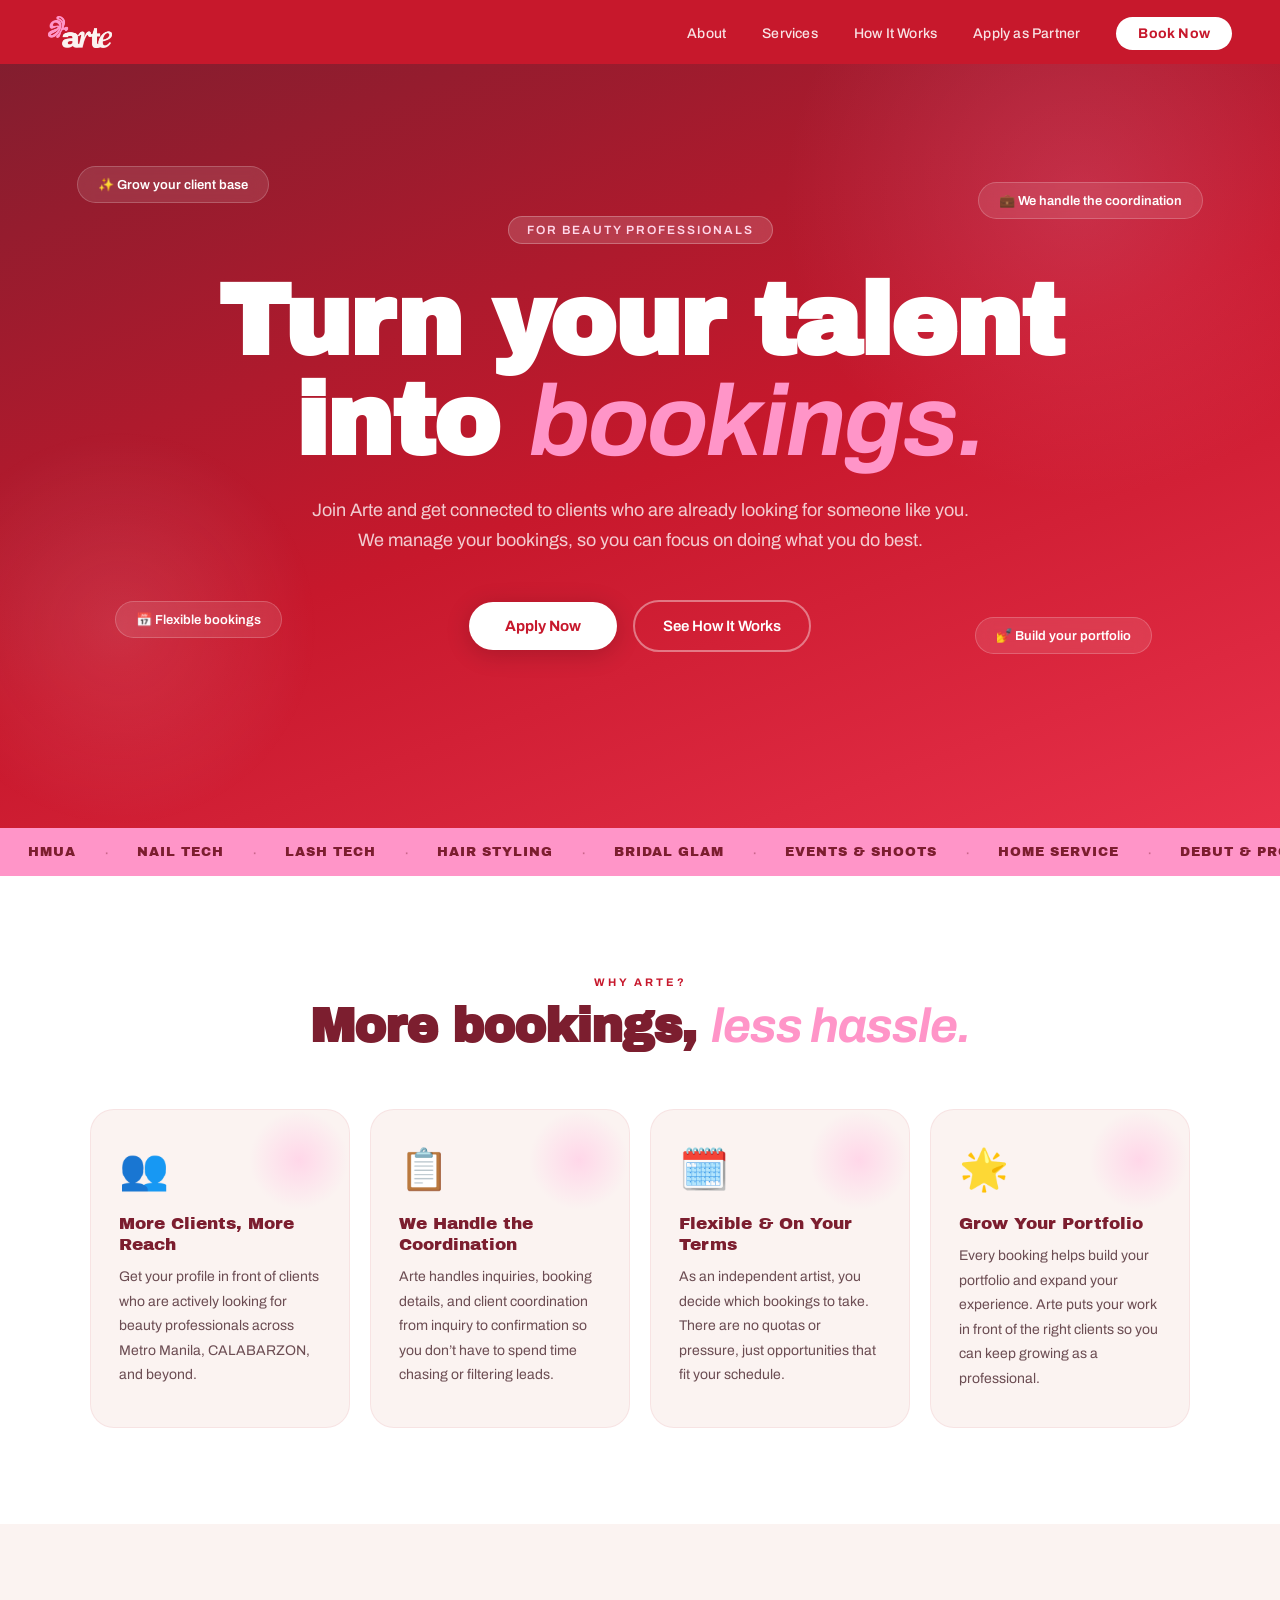
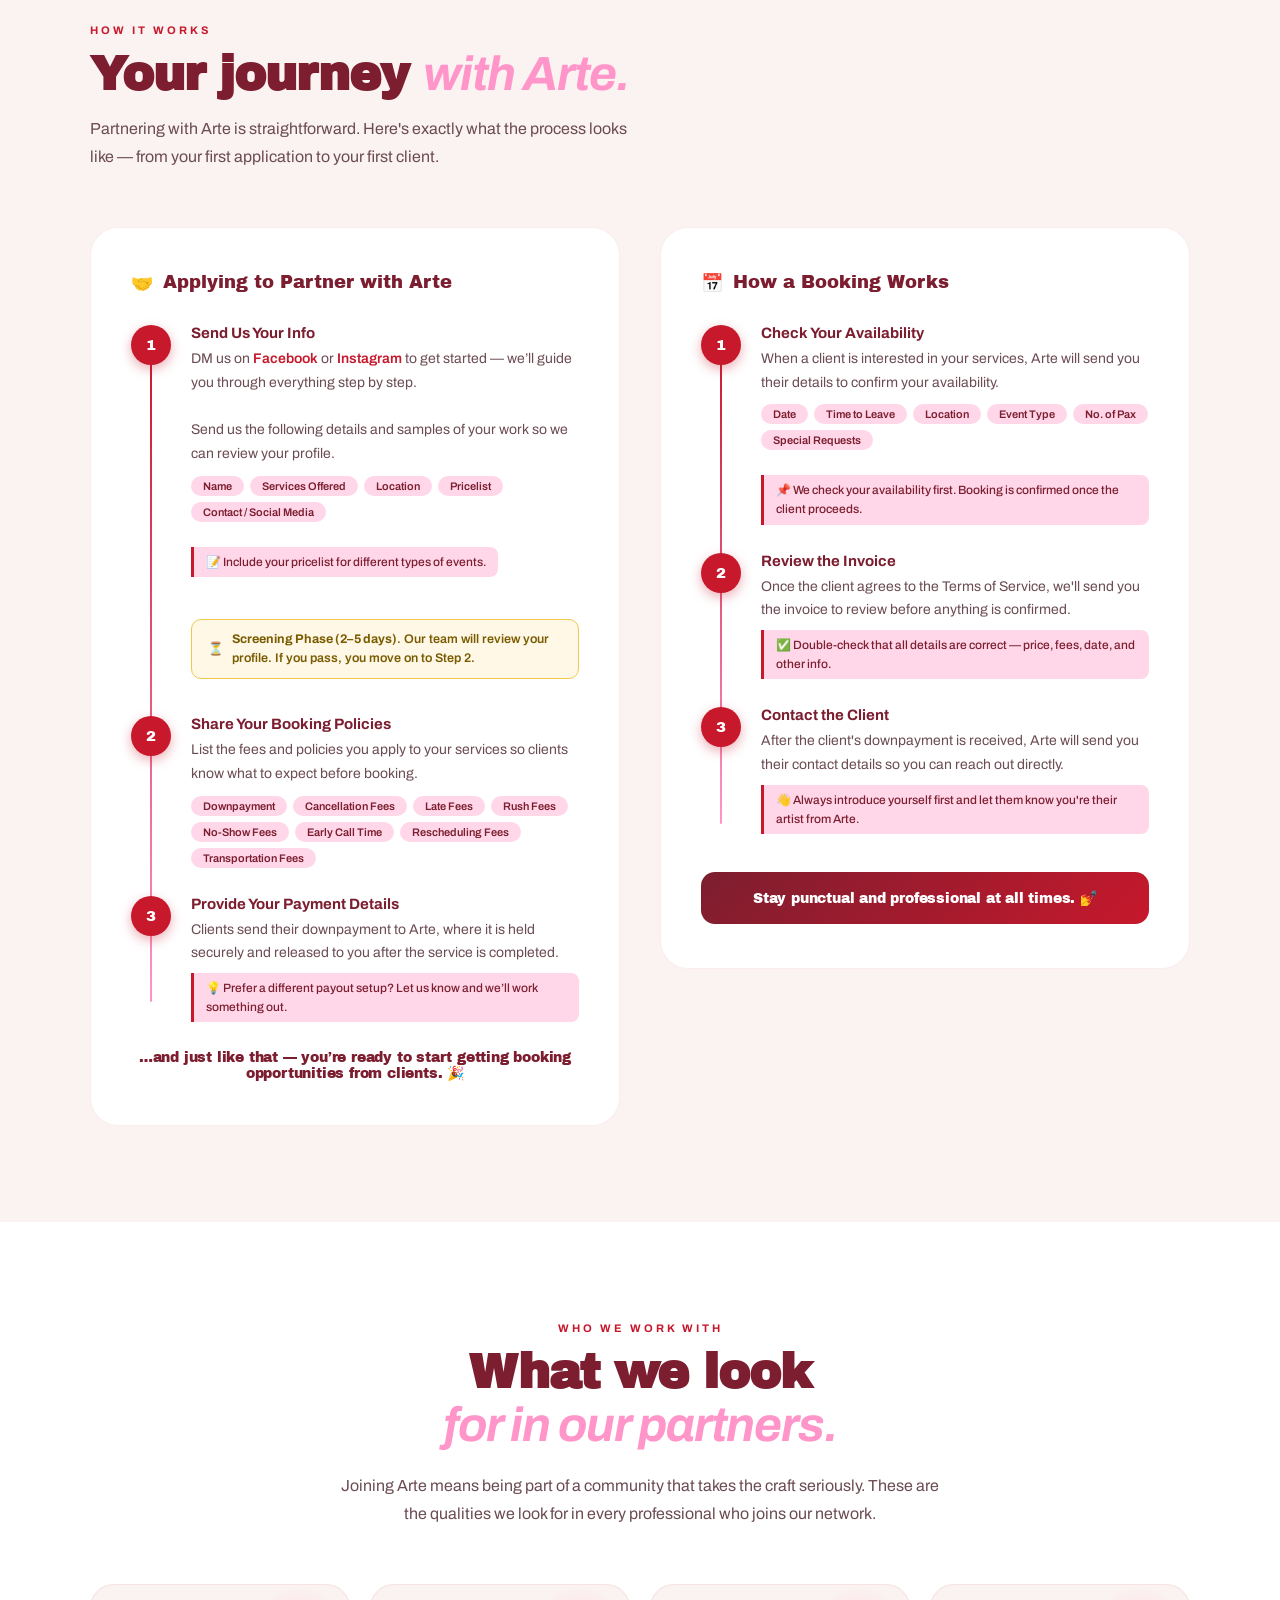
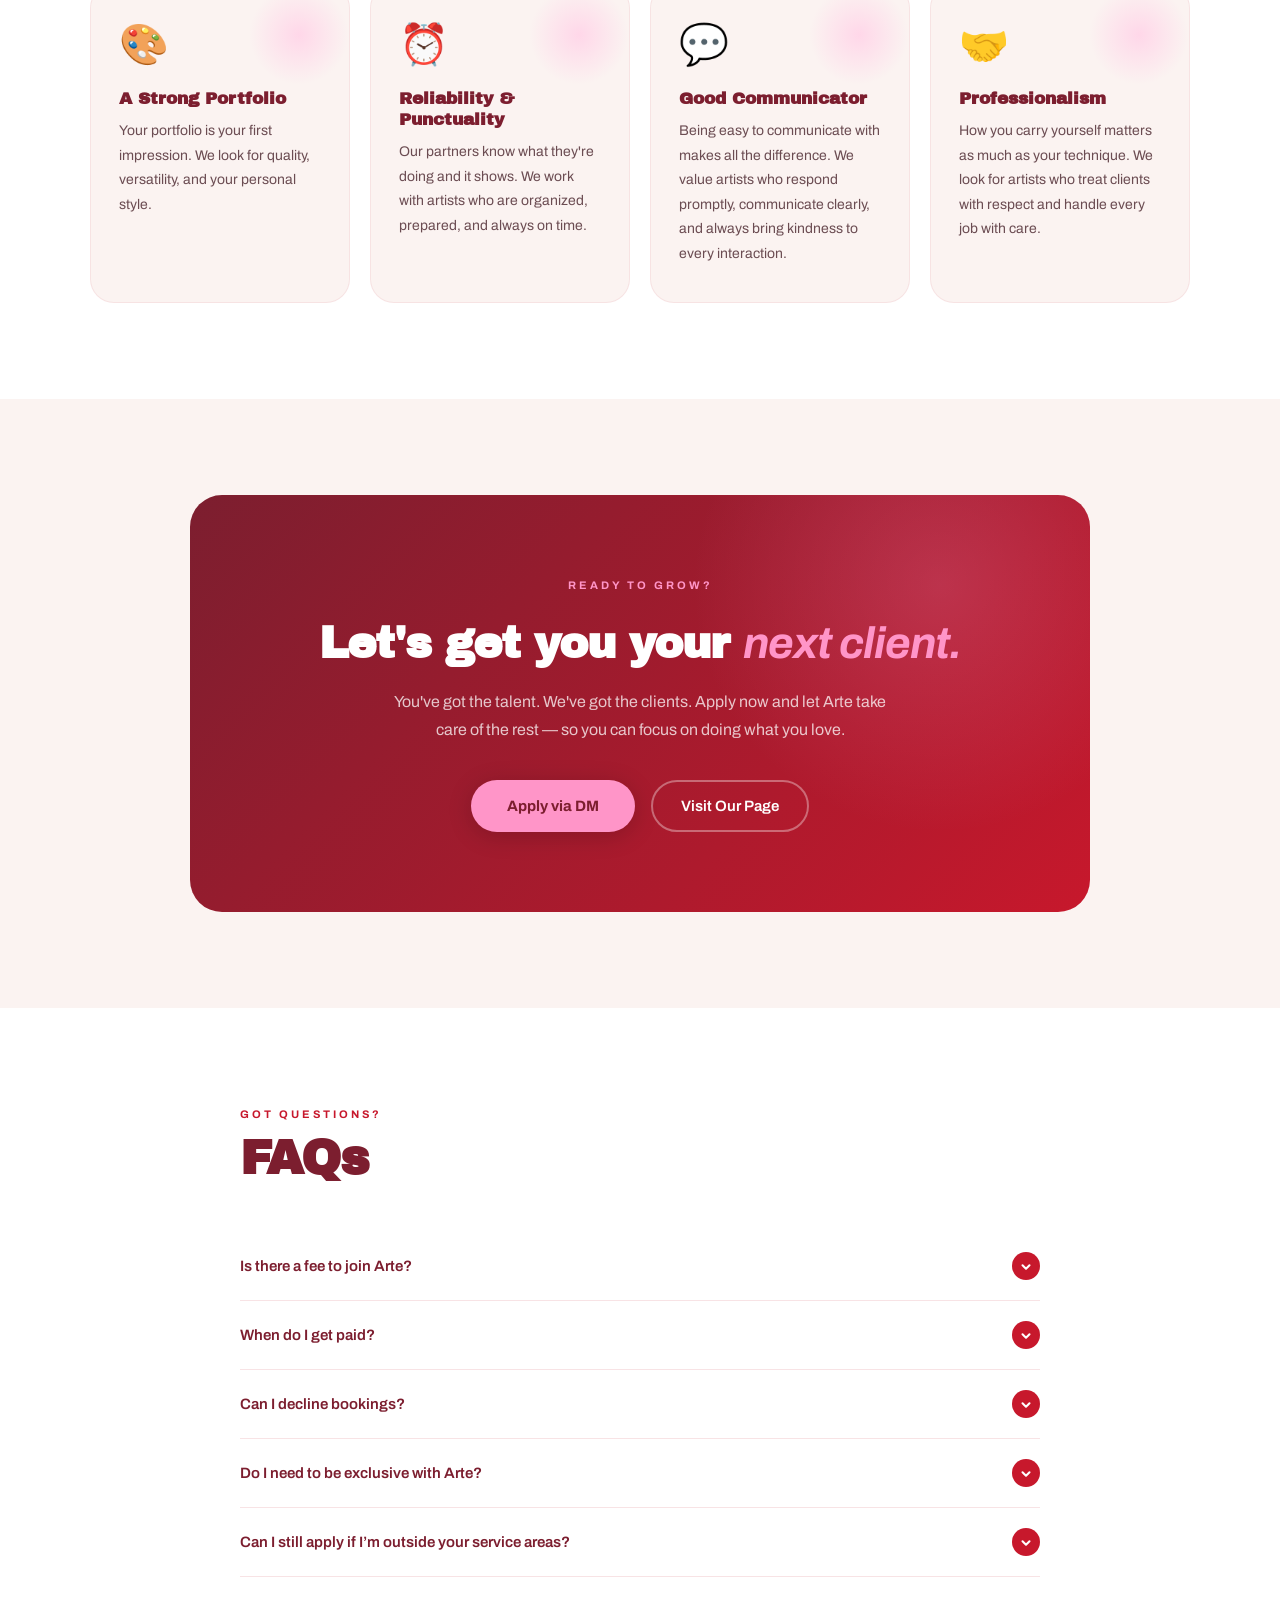
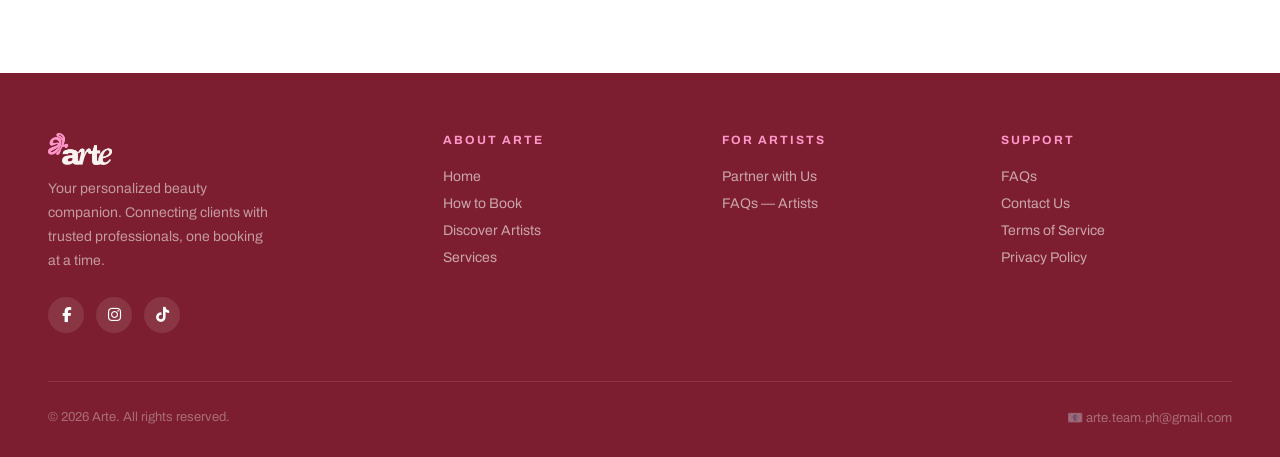
==== for-artists.html @ f1c58ef0 "Add files via upload" ====
<!DOCTYPE html>
<html lang="en">
<head>
  <meta charset="UTF-8">
  <meta name="viewport" content="width=device-width, initial-scale=1.0">
  <title>Apply as a Beauty Professional — HMUA, Nail & Lash Techs | Arte</title>
  <meta name="description" content="Join Arte and get matched with clients looking for hair and makeup artists, nail techs, and lash techs. Grow your bookings and portfolio.">
  <link rel="canonical" href="https://arte.ph/for-artists.html">

  <link rel="preconnect" href="https://fonts.googleapis.com">
  <link rel="preconnect" href="https://fonts.gstatic.com" crossorigin>
  <link href="https://fonts.googleapis.com/css2?family=Archivo+Black&family=Archivo:ital,wght@0,300;0,400;0,500;0,600;1,400;1,700&display=swap" rel="stylesheet">
  <link rel="stylesheet" href="https://cdnjs.cloudflare.com/ajax/libs/font-awesome/6.5.0/css/all.min.css">
  <link rel="stylesheet" href="styles.css">

  <meta property="og:type" content="website">
<meta property="og:title" content="Join Arte as a Beauty Professional">
<meta property="og:description" content="Get matched with clients and grow your beauty business with Arte.">
<meta property="og:image" content="https://arte.ph/images/og-artists.jpg">
<meta property="og:url" content="https://arte.ph/for-artists.html">
</head>

<script>
  fetch('components/header.html')
    .then(res => res.text())
    .then(data => document.getElementById('header').innerHTML = data);

  fetch('components/footer.html')
    .then(res => res.text())
    .then(data => document.getElementById('footer').innerHTML = data);
</script>

<body>

<div id="header"></div>

<!-- ═══════════════════════════════════════════════
     HERO
═══════════════════════════════════════════════ -->
<div class="artist-hero">
  <!-- Floating bubbles -->
  <div class="hero-bubbles">
    <div class="hero-bubble hero-bubble-1">✨ Grow your client base</div>
    <div class="hero-bubble hero-bubble-2">💼 We handle the coordination</div>
    <div class="hero-bubble hero-bubble-3">📅 Flexible bookings</div>
    <div class="hero-bubble hero-bubble-4">💅 Build your portfolio</div>
  </div>

  <div class="artist-hero-inner">
    <div class="hero-eyebrow">For Beauty Professionals</div>
    <h1 class="hero-headline">
      Turn your talent<br>into <em>bookings.</em>
    </h1>
    <p class="hero-sub">
      Join Arte and get connected to clients who are already looking for someone like you.
      We manage your bookings, so you can focus on doing what you do best.
    </p>

    <div class="hero-actions">
      <a href="https://m.me/arteamph?text=Hi%20Arte!%20I%E2%80%99m%20interested%20in%20applying%20as%20a%20partner%20artist.%0A%0AName%3A%0AServices%20offered%3A%0ALocation%3A%0APortfolio%20%2F%20social%20media%20link%3A%0APricelist%3A%20(You%20can%20send%20this%20separately)%0AHow%20did%20you%20hear%20about%20us%3F%3A" class="btn-primary" target="_blank">
        Apply Now
      </a>
      <a href="#how-it-works" class="btn-ghost">See How It Works</a>
    </div>
    
    <!--<br><p class="hero-urgency">
      We’re currently onboarding new artists in batches.
    </p> -->
  </div>
</div>

<!-- Marquee strip -->
<div class="marquee-strip">
  <div class="marquee-inner">
    <span class="marquee-item">HMUA</span><span class="marquee-dot">·</span>
    <span class="marquee-item">Nail Tech</span><span class="marquee-dot">·</span>
    <span class="marquee-item">Lash Tech</span><span class="marquee-dot">·</span>
    <span class="marquee-item">Hair Styling</span><span class="marquee-dot">·</span>
    <span class="marquee-item">Bridal Glam</span><span class="marquee-dot">·</span>
    <span class="marquee-item">Events & Shoots</span><span class="marquee-dot">·</span>
    <span class="marquee-item">Home Service</span><span class="marquee-dot">·</span>
    <span class="marquee-item">Debut & Prom</span><span class="marquee-dot">·</span>
    <span class="marquee-item">HMUA</span><span class="marquee-dot">·</span>
    <span class="marquee-item">Nail Tech</span><span class="marquee-dot">·</span>
    <span class="marquee-item">Lash Tech</span><span class="marquee-dot">·</span>
    <span class="marquee-item">Hair Styling</span><span class="marquee-dot">·</span>
    <span class="marquee-item">Bridal Glam</span><span class="marquee-dot">·</span>
    <span class="marquee-item">Events & Shoots</span><span class="marquee-dot">·</span>
    <span class="marquee-item">Home Service</span><span class="marquee-dot">·</span>
    <span class="marquee-item">Debut & Prom</span><span class="marquee-dot">·</span>
  </div>
</div>


<!-- ═══════════════════════════════════════════════
     WHY JOIN ARTE
═══════════════════════════════════════════════ -->
<section class="why-section">
  <div class="section-label">Why Arte?</div>
  <h2 class="section-title">More bookings, <em>less hassle.</em></h2>

  <div class="why-grid">
    <div class="why-card reveal">
      <span class="why-icon">👥</span>
      <div class="why-title">More Clients, More Reach</div>
      <p class="why-desc">Get your profile in front of clients who are actively looking for beauty professionals across Metro Manila, CALABARZON, and beyond.</p>
    </div>

    <div class="why-card reveal">
      <span class="why-icon">📋</span>
      <div class="why-title">We Handle the Coordination</div>
      <p class="why-desc">Arte handles inquiries, booking details, and client coordination from inquiry to confirmation so you don’t have to spend time chasing or filtering leads.</p>
    </div>

    <div class="why-card reveal">
      <span class="why-icon">🗓️</span>
      <div class="why-title">Flexible & On Your Terms</div>
      <p class="why-desc">As an independent artist, you decide which bookings to take. There are no quotas or pressure, just opportunities that fit your schedule.</p>
    </div>

    <div class="why-card reveal">
      <span class="why-icon">🌟</span>
      <div class="why-title">Grow Your Portfolio</div>
      <p class="why-desc">Every booking helps build your portfolio and expand your experience. Arte puts your work in front of the right clients so you can keep growing as a professional.</p>
    </div>
  </div>
</section>


<!-- ═══════════════════════════════════════════════
     HOW IT WORKS
═══════════════════════════════════════════════ -->
<section class="how-artist-section" id="how-it-works">
  <div class="how-artist-inner">
    <div class="section-label">How It Works</div>
    <h2 class="section-title">Your journey <em>with Arte.</em></h2>
    <p style="font-size:16px; color:var(--text-muted); margin-top:14px; max-width:560px; line-height:1.75;">
      Partnering with Arte is straightforward. Here's exactly what the process looks like — from your first application to your first client.
    </p>

    <div class="how-flows">

      <!-- LEFT: Applying to Partner -->
      <div class="flow-block reveal">
        <div class="flow-block-title">
          <span>🤝</span> Applying to Partner with Arte
        </div>

        <div class="flow-steps">

          <div class="flow-step">
            <div class="flow-num">1</div>
            <div class="flow-content">
              <h4>Send Us Your Info</h4>
              <p>DM us on <a href="https://m.me/arteamph?text=Hi%20Arte!%20I%E2%80%99m%20interested%20in%20applying%20as%20a%20partner%20artist.%0A%0AName%3A%0AServices%20offered%3A%0ALocation%3A%0APortfolio%20%2F%20social%20media%20link%3A%0APricelist%3A%20(You%20can%20send%20this%20separately)%0AHow%20did%20you%20hear%20about%20us%3F%3A">
                Facebook
              </a> or <a href="https://instagram.com/arte_philippines">Instagram</a> 
              to get started — we’ll guide you through everything step by step.<br><br>Send us the following details and samples of your work so we can review your profile.</p>
              <div class="detail-chips">
                <span class="detail-chip">Name</span>
                <span class="detail-chip">Services Offered</span>
                <span class="detail-chip">Location</span>
                <span class="detail-chip">Pricelist</span>
                <span class="detail-chip">Contact / Social Media</span>
              </div>
              <br><span class="flow-note">📝 Include your pricelist for different types of events.</span>
            </div>
          </div>

          <div class="screening-badge">
            ⏳ <span><strong>Screening Phase (2–5 days)</strong>. Our team will review your profile. If you pass, you move on to Step 2.</span>
          </div><br>

          <div class="flow-step">
            <div class="flow-num">2</div>
            <div class="flow-content">
              <h4>Share Your Booking Policies</h4>
              <p>List the fees and policies you apply to your services so clients know what to expect before booking. </p>
              <div class="detail-chips">
                <span class="detail-chip">Downpayment</span>
                <span class="detail-chip">Cancellation Fees</span>
                <span class="detail-chip">Late Fees</span>
                <span class="detail-chip">Rush Fees</span>
                <span class="detail-chip">No-Show Fees</span>
                <span class="detail-chip">Early Call Time</span>
                <span class="detail-chip">Rescheduling Fees</span>
                <span class="detail-chip">Transportation Fees</span>
              </div>
            </div>
          </div>

          <div class="flow-step">
            <div class="flow-num">3</div>
            <div class="flow-content">
              <h4>Provide Your Payment Details</h4>
              <p>Clients send their downpayment to Arte, where it is held securely and released to you after the service is completed.</p>
              <span class="flow-note">💡 Prefer a different payout setup? Let us know and we’ll work something out.</span>
            </div>
          </div>

        </div><!-- /flow-steps -->

        <div style="margin-top:28px; text-align:center;">
          <p style="font-family:'Archivo Black', sans-serif; font-size:14px; color:var(--red-dark); letter-spacing:-0.2px;">
            …and just like that — you’re ready to start getting booking opportunities from clients. 🎉
          </p>
        </div>
      </div>

      <!-- RIGHT: How Bookings Work -->
      <div class="flow-block reveal">
        <div class="flow-block-title">
          <span>📅</span> How a Booking Works
        </div>

        <div class="flow-steps">

          <div class="flow-step">
            <div class="flow-num">1</div>
            <div class="flow-content">
              <h4>Check Your Availability</h4>
              <p>When a client is interested in your services, Arte will send you their details to confirm your availability.</p>
              <div class="detail-chips">
                <span class="detail-chip">Date</span>
                <span class="detail-chip">Time to Leave</span>
                <span class="detail-chip">Location</span>
                <span class="detail-chip">Event Type</span>
                <span class="detail-chip">No. of Pax</span>
                <span class="detail-chip">Special Requests</span>
              </div>
              <br><span class="flow-note">📌 We check your availability first. Booking is confirmed once the client proceeds.</span>
            </div>
          </div>

          <div class="flow-step">
            <div class="flow-num">2</div>
            <div class="flow-content">
              <h4>Review the Invoice</h4>
              <p>Once the client agrees to the Terms of Service, we'll send you the invoice to review before anything is confirmed.</p>
              <span class="flow-note">✅ Double-check that all details are correct — price, fees, date, and other info.</span>
            </div>
          </div>

          <div class="flow-step">
            <div class="flow-num">3</div>
            <div class="flow-content">
              <h4>Contact the Client</h4>
              <p>After the client's downpayment is received, Arte will send you their contact details so you can reach out directly.</p>
              <span class="flow-note">👋 Always introduce yourself first and let them know you're their artist from Arte.</span>
              <div class="detail-chips" style="margin-top:10px;">
              </div>
            </div>
          </div>

        </div><!-- /flow-steps -->

        <div style="margin-top:28px; padding:18px 20px; background:linear-gradient(135deg, var(--red-dark), var(--red)); border-radius:14px; text-align:center;">
          <p style="font-family:'Archivo Black', sans-serif; font-size:14px; color:white; letter-spacing:-0.2px;">
            Stay punctual and professional at all times. 💅
          </p>
        </div>
      </div>

    </div><!-- /how-flows -->
  </div>
</section>


<!-- ═══════════════════════════════════════════════
     WHAT WE LOOK FOR
═══════════════════════════════════════════════ -->
<section class="lookfor-section">
  <div class="lookfor-inner">

    <div class="lookfor-left reveal">
      <div class="section-label">Who We Work With</div>
      <h2 class="section-title">What we look<br><em>for in our partners.</em></h2>
      <p>Joining Arte means being part of a community that takes the craft seriously. These are the qualities we look for in every professional who joins our network.</p>

      <div class="lookfor-list">
        <div class="lookfor-item">
          <span class="lookfor-icon">🎨</span>
          <div class="lookfor-text">
            <h4>A Strong Portfolio</h4>
            <p>Your portfolio is your first impression. We look for quality, versatility, and your personal style.</p>
          </div>
        </div>

        <div class="lookfor-item">
          <span class="lookfor-icon">⏰</span>
          <div class="lookfor-text">
            <h4>Reliability & Punctuality</h4>
            <p>Our partners know what they're doing and it shows. We work with artists who are organized, prepared, and always on time.</p>
          </div>
        </div>

        <div class="lookfor-item">
          <span class="lookfor-icon">💬</span>
          <div class="lookfor-text">
            <h4>Good Communicator</h4>
            <p>Being easy to communicate with makes all the difference. We value artists who respond promptly, communicate clearly, and always bring kindness to every interaction.</p>
          </div>
        </div>

        <div class="lookfor-item">
          <span class="lookfor-icon">🤝</span>
          <div class="lookfor-text">
            <h4>Professionalism</h4>
            <p>How you carry yourself matters as much as your technique. We look for artists who treat clients with respect and handle every job with care.</p>
          </div>
        </div>
      </div>
    </div>



  </div>
</section>

<!-- ═══════════════════════════════════════════════
     FINAL CTA
═══════════════════════════════════════════════ -->
<section class="artist-cta-section">
  <div class="artist-cta-inner reveal">
    <div class="section-label">Ready to grow?</div>
    <h2 class="section-title">Let's get you your <em>next client.</em></h2>
    <p>
      You've got the talent. We've got the clients. Apply now and let Arte take care of the rest — so you can focus on doing what you love.
    </p>
    <div class="cta-buttons">
      <a href="https://m.me/arteamph?text=Hi%20Arte!%20I%E2%80%99m%20interested%20in%20applying%20as%20a%20partner%20artist.%0A%0AName%3A%0AServices%20offered%3A%0ALocation%3A%0APortfolio%20%2F%20social%20media%20link%3A%0APricelist%3A%20(You%20can%20send%20this%20separately)%0AHow%20did%20you%20hear%20about%20us%3F%3A" class="btn-primary" target="_blank">
        Apply via DM
      </a>
      <a href="https://fb.com/arteamph" class="btn-ghost" target="_blank">Visit Our Page</a>
    </div>
  </div>
</section>


<!-- ═══════════════════════════════════════════════
     FAQ
═══════════════════════════════════════════════ -->
<section id="faqs" style="padding: 96px 48px; background: var(--white);">
  <div class="faq-section" style="padding:0; max-width:800px; margin:0 auto; background: var(--white)">
    <div class="section-label reveal">Got Questions?</div>
    <h2 class="section-title reveal">FAQs</h2>
    <div style="margin-top: 40px;">

      <div class="faq-item reveal" onclick="toggleFaq(this)">
        <div class="faq-question">Is there a fee to join Arte?
          <span class="faq-toggle">
            <svg viewBox="0 0 24 24">
              <path d="M6 9l6 6 6-6" stroke="currentColor" stroke-width="3.5" fill="none" stroke-linecap="round" stroke-linejoin="round"/>
            </svg>
          </span>
        </div>
        <div class="faq-answer">Arte <b>does not take any cuts or commissions</b> from your rates for now, so you receive your full service fee. We charge clients a small admin fee (PHP 250.00) for coordination and booking support.
        <br><br> As we continue to grow and launch our platform, this may evolve. If anything changes, we’ll make sure to inform you and take our partner artists’ feedback into consideration.</div>
      </div>

      <div class="faq-item reveal" onclick="toggleFaq(this)">
        <div class="faq-question">When do I get paid?
          <span class="faq-toggle">
            <svg viewBox="0 0 24 24">
              <path d="M6 9l6 6 6-6" stroke="currentColor" stroke-width="3.5" fill="none" stroke-linecap="round" stroke-linejoin="round"/>
            </svg>
          </span>
        </div>
        <div class="faq-answer">Clients send their downpayment to Arte. We hold it and release it to you after the service. This protects both you and the client, and you’ll still receive the full downpayment even if the client doesn’t show up.
        <br><br>If you prefer a different setup, just let us know. We’re open to adjusting and finding a setup that works best for you.</div>
      </div>

      <div class="faq-item reveal" onclick="toggleFaq(this)">
        <div class="faq-question">Can I decline bookings?
          <span class="faq-toggle">
            <svg viewBox="0 0 24 24">
              <path d="M6 9l6 6 6-6" stroke="currentColor" stroke-width="3.5" fill="none" stroke-linecap="round" stroke-linejoin="round"/>
            </svg>
          </span>
        </div>
        <div class="faq-answer">Yes, you are free to accept or decline any booking based on your availability and preferences.</div>
      </div>

      <div class="faq-item reveal" onclick="toggleFaq(this)">
        <div class="faq-question">Do I need to be exclusive with Arte?
          <span class="faq-toggle">
            <svg viewBox="0 0 24 24">
              <path d="M6 9l6 6 6-6" stroke="currentColor" stroke-width="3.5" fill="none" stroke-linecap="round" stroke-linejoin="round"/>
            </svg>
          </span>
        </div>
        <div class="faq-answer">You don't need to be exclusive with Arte. You can continue accepting bookings from other platforms or personal clients.</div>
      </div>

      <div class="faq-item reveal" onclick="toggleFaq(this)">
        <div class="faq-question">Can I still apply if I’m outside your service areas?
          <span class="faq-toggle">
            <svg viewBox="0 0 24 24">
              <path d="M6 9l6 6 6-6" stroke="currentColor" stroke-width="3.5" fill="none" stroke-linecap="round" stroke-linejoin="round"/>
            </svg>
          </span>
        </div>
        <div class="faq-answer">Arte is open to artists in Metro Manila, CALABARZON, and nearby areas. If you’re based elsewhere, you can still apply as we may expand over time.</div>
      </div>

    </div>
  </div>
</section>


<div id="footer"></div>

<script>
  // Scroll reveal
  const reveals = document.querySelectorAll('.reveal');
  const revealObs = new IntersectionObserver((entries) => {
    entries.forEach(entry => {
      if (entry.isIntersecting) {
        entry.target.classList.add('visible');
        revealObs.unobserve(entry.target);
      }
    });
  }, { threshold: 0.1 });
  reveals.forEach(el => revealObs.observe(el));

  // FAQ toggle
  function toggleFaq(el) {
    el.classList.toggle('open');
  }

  // Smooth scroll for anchor link
  document.querySelector('a[href="#how-it-works"]').addEventListener('click', e => {
    e.preventDefault();
    document.getElementById('how-it-works').scrollIntoView({ behavior: 'smooth' });
  });

  // Fetch shared header and footer
  fetch('components/header.html')
    .then(res => res.text())
    .then(data => document.getElementById('header').innerHTML = data);
  fetch('components/footer.html')
    .then(res => res.text())
    .then(data => document.getElementById('footer').innerHTML = data);
  
  fetch('components/header.html')
  .then(res => res.text())
  .then(data => {
    document.getElementById('header').innerHTML = data;

    const toggle = document.querySelector('.nav-toggle');
    const links = document.querySelector('.nav-links');

    toggle.addEventListener('click', () => {
      links.classList.toggle('open');
    });
  });
</script>

</body>
</html>
---- styles.css ----
*, *::before, *::after { box-sizing: border-box; margin: 0; padding: 0; }

  :root {
    --red: #C7182C;
    --red-dark: #7C1E2F;
    --pink: #FF95C8;
    --blush: #FFD7E9;
    --cream: #FBF3F1;
    --white: #ffffff;
    --text: #1a1a1a;
    --text-muted: #6b4c52;
  }

  html { scroll-behavior: smooth; }

  body {
    font-family: 'Archivo', sans-serif;
    background: var(--cream);
    color: var(--text);
    overflow-x: hidden;
  }

  /* ─── NAV ─── */
  nav {
    position: fixed;
    top: 0; left: 0; right: 0;
    z-index: 100;
    background: var(--red);
    display: flex;
    align-items: center;
    justify-content: space-between;
    padding: 0 48px;
    height: 64px;
  }

  .nav-logo {
    display: flex;
    align-items: center;
    gap: 8px;
    text-decoration: none;
  }

  .nav-toggle {
    display: none;
    width: 48px;
    height: 48px;
    border-radius: 10px;
    background: transparent;
    border: 2px solid transparent;
    color: white;
    font-size: 26px;
    cursor: pointer;
    transition: background 0.2s ease, transform 0.2s ease, border-color 0.2s ease;
  }

  .nav-toggle:hover {
    background: rgba(255,255,255,0.12);
    transform: scale(1.05);
    border-color: var(--blush);
  }

  @media (max-width: 900px) {
    .nav-toggle {
        display: flex;
        align-items: center;
        justify-content: center;
    }

    .nav-links li a {
        display: inline-block;
        padding: 10px 18px;
        border-radius: 100px;
        transition: background 0.2s ease, transform 0.2s ease;
    }

    .nav-links li a:hover {
        background: rgba(255,255,255,0.12);
        transform: translateY(-2px);
    }

    .nav-links .nav-cta {
        background: white;
        color: var(--red) !important;
        padding: 14px 38px;
        margin-top: 10px;
    }

    .nav-links .nav-cta:hover {
        background: var(--blush) !important;
        transform: translateY(-2px);
    }

    .nav-links {
        display: flex;
        position: absolute;
        top: 64px;
        left: 0;
        right: 0;
        background: var(--red);
        flex-direction: column;
        gap: 18px;
        padding: 0 24px;
        text-align: center;

        max-height: 0;
        overflow: hidden;
        opacity: 0;
        transform: translateY(-16px);
        pointer-events: none;

        transition:
            max-height 0.45s ease,
            opacity 0.3s ease,
            transform 0.3s ease,
            padding 0.3s ease;
    }

    .nav-links.open {
        max-height: 520px;
        opacity: 1;
        transform: translateY(0);
        pointer-events: auto;
        padding: 40px 24px 32px;
    }
    }

  /* SVG butterfly logo */
  .logo-mark {
    width: 36px;
    height: 36px;
  }

  .logo-text {
    font-family: 'Archivo Black', sans-serif;
    font-size: 26px;
    color: var(--white);
    letter-spacing: -0.5px;
  }

  .nav-links {
    display: flex;
    align-items: center;
    gap: 36px;
    list-style: none;
  }

  .nav-links a {
    color: rgba(255,255,255,0.88);
    text-decoration: none;
    font-size: 14px;
    font-weight: 500;
    letter-spacing: 0.2px;
    transition: color 0.2s;
  }
  .nav-links a:hover { color: var(--white); }

  .nav-cta {
    background: var(--white);
    color: var(--red) !important;
    font-weight: 700 !important;
    padding: 9px 22px;
    border-radius: 100px;
    transition: background 0.2s, color 0.2s !important;
  }
  .nav-cta:hover {
    background: var(--blush) !important;
  }

  /* ─── HERO ─── */
  .hero {
    min-height: 100vh;
    background: linear-gradient(160deg, var(--red-dark) 0%, var(--red) 55%, #e8304a 100%);
    position: relative;
    display: flex;
    flex-direction: column;
    align-items: center;
    justify-content: center;
    text-align: center;
    padding: 120px 48px 80px;
    overflow: hidden;
  }

  /* Decorative blobs */
  .hero::before {
    content: '';
    position: absolute;
    width: 600px; height: 600px;
    background: radial-gradient(circle, rgba(255,149,200,0.18) 0%, transparent 70%);
    top: -100px; right: -100px;
    border-radius: 50%;
    pointer-events: none;
  }
  .hero::after {
    content: '';
    position: absolute;
    width: 400px; height: 400px;
    background: radial-gradient(circle, rgba(255,215,233,0.12) 0%, transparent 70%);
    bottom: 0; left: -80px;
    border-radius: 50%;
    pointer-events: none;
  }

  .hero-eyebrow {
    display: inline-block;
    background: rgba(255,255,255,0.15);
    backdrop-filter: blur(8px);
    border: 1px solid rgba(255,255,255,0.25);
    color: var(--blush);
    font-size: 12px;
    font-weight: 600;
    letter-spacing: 2px;
    text-transform: uppercase;
    padding: 6px 18px;
    border-radius: 100px;
    margin-bottom: 28px;
    animation: fadeUp 0.7s ease both;
  }

  .hero-headline {
    font-family: 'Archivo Black', sans-serif;
    font-size: clamp(52px, 8vw, 100px);
    line-height: 1.0;
    color: var(--white);
    letter-spacing: -2px;
    animation: fadeUp 0.7s 0.1s ease both;
    position: relative;
    z-index: 1;
  }

  .hero-headline em {
    font-style: italic;
    color: var(--pink);
    font-family: 'Archivo', sans-serif;
    font-weight: 700;
  }

  .hero-sub {
    margin-top: 24px;
    font-size: 18px;
    color: rgba(255,255,255,0.78);
    max-width: 520px;
    line-height: 1.65;
    animation: fadeUp 0.7s 0.2s ease both;
  }

  /* INDEX - SUB-TEXT UNDER HERO */
  /*.hero-sub-small {
    margin-top: 12px;
    font-size: 15px;
    color: rgba(255, 255, 255, 0.435);
    max-width: 520px;
    line-height: 1.65;
    animation: fadeUp 0.7s 0.2s ease both;
  }
  */

  .hero-actions {
    margin-top: 44px;
    display: flex;
    gap: 16px;
    align-items: center;
    animation: fadeUp 0.7s 0.3s ease both;
    flex-wrap: wrap;
    justify-content: center;
  }

  .btn-primary {
    background: var(--white);
    color: var(--red);
    font-weight: 700;
    font-size: 15px;
    padding: 16px 36px;
    border-radius: 100px;
    text-decoration: none;
    border: none;
    cursor: pointer;
    transition: transform 0.2s, box-shadow 0.2s;
    box-shadow: 0 4px 24px rgba(0,0,0,0.18);
  }
  .btn-primary:hover { transform: translateY(-2px); box-shadow: 0 8px 32px rgba(0,0,0,0.25); }

  .btn-ghost {
    color: var(--white);
    font-weight: 600;
    font-size: 15px;
    padding: 16px 28px;
    border-radius: 100px;
    text-decoration: none;
    border: 2px solid rgba(255,255,255,0.4);
    cursor: pointer;
    transition: border-color 0.2s, background 0.2s;
  }
  .btn-ghost:hover { border-color: var(--white); background: rgba(255,255,255,0.08); }

  /* Floating image mosaic */
  .hero-mosaic {
    margin-top: 64px;
    display: grid;
    grid-template-columns: repeat(4, 1fr);
    gap: 12px;
    max-width: 820px;
    width: 100%;
    animation: fadeUp 0.8s 0.4s ease both;
    position: relative;
    z-index: 1;
  }

  .mosaic-item {
    border-radius: 16px;
    overflow: hidden;
    background: rgba(255,255,255,0.12);
    aspect-ratio: 3/4;
    position: relative;
    border: 1px solid rgba(255,255,255,0.15);
  }
  .mosaic-item:nth-child(2) { transform: translateY(-20px); }
  .mosaic-item:nth-child(4) { transform: translateY(-10px); }

  .mosaic-placeholder {
    width: 100%; height: 100%;
    display: flex;
    align-items: center;
    justify-content: center;
    font-size: 32px;
  }

  .mosaic-tag {
    position: absolute;
    bottom: 10px; left: 10px;
    background: rgba(255,255,255,0.92);
    color: var(--red-dark);
    font-size: 10px;
    font-weight: 700;
    padding: 4px 10px;
    border-radius: 100px;
    letter-spacing: 0.3px;
  }

  /* ─── FLOATING STAT PILLS ─── */
  .stat-strip {
    background: var(--red-dark);
    display: flex;
    align-items: center;
    justify-content: center;
    gap: 0;
    padding: 0;
    overflow: hidden;
  }

  .stat-item {
    flex: 1;
    display: flex;
    align-items: center;
    justify-content: center;
    flex-direction: column;
    padding: 32px 24px;
    border-right: 1px solid rgba(255,255,255,0.12);
    text-align: center;
  }
  .stat-item:last-child { border-right: none; }

  .stat-number {
    font-family: 'Archivo Black', sans-serif;
    font-size: 36px;
    color: var(--pink);
    line-height: 1;
  }
  .stat-label {
    font-size: 12px;
    color: rgba(255,255,255,0.65);
    margin-top: 6px;
    font-weight: 500;
    letter-spacing: 0.5px;
    text-transform: uppercase;
  }

  .service-area {
  display: flex;
  flex-direction: column;
  justify-content: center;
  text-align: center;
}

  .area-label {
  font-size: 12px;
  color: rgba(255,255,255,0.6);
  letter-spacing: 0.5px;
  text-transform: uppercase;
  margin-bottom: 6px;
}

  .area-main {
  font-family: 'Archivo Black', sans-serif;
  font-size: 24px; /* smaller than stat-number */
  color: var(--pink);
  line-height: 1.2;
}

  .area-sub {
  font-size: 12px;
  color: rgba(255,255,255,0.6);
  margin-top: 4px;
  letter-spacing: 0.5px;
  text-transform: uppercase;
}

  /* ─── SECTION SHARED ─── */
  section { padding: 96px 48px; }

  .section-label {
    font-size: 11px;
    font-weight: 700;
    letter-spacing: 3px;
    text-transform: uppercase;
    color: var(--red);
    margin-bottom: 16px;
  }

  .section-title {
    font-family: 'Archivo Black', sans-serif;
    font-size: clamp(32px, 4vw, 52px);
    line-height: 1.1;
    color: var(--red-dark);
    letter-spacing: -1px;
  }

  .section-title em {
    font-style: italic;
    font-family: 'Archivo', sans-serif;
    font-weight: 700;
    color: var(--red);
  }

  /* ─── WHAT IS ARTE ─── */
  .about {
    background: var(--cream);
    display: grid;
    grid-template-columns: 1fr 1fr;
    gap: 80px;
    align-items: center;
    max-width: 1200px;
    margin: 0 auto;
  }

  .about-text .section-title { margin-bottom: 24px; }

  .about-text p {
    color: var(--text-muted);
    font-size: 17px;
    line-height: 1.75;
    margin-bottom: 20px;
  }

  .about-badges {
    display: flex;
    gap: 10px;
    flex-wrap: wrap;
    margin-top: 32px;
  }

  .badge {
    background: var(--blush);
    color: var(--red-dark);
    font-size: 13px;
    font-weight: 600;
    padding: 8px 18px;
    border-radius: 100px;
    border: 1.5px solid rgba(124,30,47,0.12);
  }

  .about-visual {
    position: relative;
  }

  .phone-mockup {
    width: 260px;
    margin: 0 auto;
    display: block;
    position: relative;
  }

  .phone-shell {
    background: var(--red-dark);
    border-radius: 40px;
    padding: 12px;
    box-shadow: 0 32px 80px rgba(124,30,47,0.35), 0 0 0 1px rgba(255,255,255,0.08);
  }

  .phone-screen {
    background: var(--cream);
    border-radius: 30px;
    overflow: hidden;
    aspect-ratio: 9/19.5;
    display: flex;
    flex-direction: column;
  }

  .phone-header {
    background: var(--red);
    padding: 20px 16px 14px;
    display: flex;
    align-items: center;
    gap: 10px;
  }

  .phone-logo {
    font-family: 'Archivo Black', sans-serif;
    font-size: 16px;
    color: white;
  }

  .phone-content {
    padding: 16px;
    flex: 1;
    display: flex;
    flex-direction: column;
    gap: 10px;
    overflow: hidden;
  }

  .phone-search {
    background: white;
    border-radius: 100px;
    padding: 10px 16px;
    font-size: 12px;
    color: #999;
    border: 1px solid #eee;
    display: flex;
    align-items: center;
    gap: 6px;
  }

  .phone-filters {
    display: flex;
    gap: 6px;
    flex-wrap: wrap;
  }

  .phone-filter {
    background: var(--blush);
    color: var(--red-dark);
    font-size: 9px;
    font-weight: 600;
    padding: 5px 10px;
    border-radius: 100px;
  }
  .phone-filter.active {
    background: var(--red);
    color: white;
  }

  .phone-grid {
    display: grid;
    grid-template-columns: 1fr 1fr;
    gap: 7px;
    flex: 1;
  }

  .phone-card {
    background: linear-gradient(135deg, var(--blush), var(--pink));
    border-radius: 12px;
    display: flex;
    align-items: center;
    justify-content: center;
    font-size: 22px;
    position: relative;
    overflow: hidden;
  }

  .phone-card-tag {
    position: absolute;
    bottom: 5px; left: 5px;
    background: rgba(255,255,255,0.9);
    font-size: 7px;
    font-weight: 700;
    color: var(--red-dark);
    padding: 2px 6px;
    border-radius: 100px;
  }

  /* Floating cards around phone */
  .float-card {
    position: absolute;
    background: white;
    border-radius: 16px;
    padding: 14px 18px;
    box-shadow: 0 8px 32px rgba(0,0,0,0.12);
    display: flex;
    align-items: center;
    gap: 10px;
    font-size: 13px;
    font-weight: 600;
    color: var(--red-dark);
    white-space: nowrap;
    border: 1px solid rgba(255,255,255,0.9);
  }

  .float-card .icon { font-size: 20px; }

  .float-card-1 { top: 10%; right: -40px; }
  .float-card-2 { bottom: 20%; left: -60px; }
  .float-card-3 { top: 50%; right: -50px; }

  .float-card small {
    display: block;
    font-size: 10px;
    color: #999;
    font-weight: 400;
  }

  /* ─── SERVICES ─── */
  .services-section {
    background: var(--white);
    text-align: center;
  }

  .services-section .section-label,
  .services-section .section-title {
    text-align: center;
  }

  .services-grid {
    display: grid;
    grid-template-columns: repeat(3, 1fr);
    gap: 24px;
    max-width: 1100px;
    margin: 56px auto 0;
  }

  .service-card {
    background: var(--cream);
    border-radius: 24px;
    padding: 40px 32px;
    text-align: left;
    position: relative;
    overflow: hidden;
    transition: transform 0.3s, box-shadow 0.3s;
    border: 1px solid rgba(199,24,44,0.06);
    cursor: pointer;
  }
  .service-card:hover {
    transform: translateY(-6px);
    box-shadow: 0 24px 60px rgba(124,30,47,0.12);
  }

  .service-card::before {
    content: '';
    position: absolute;
    top: 0; right: 0;
    width: 120px; height: 120px;
    background: radial-gradient(circle, var(--blush) 0%, transparent 70%);
    pointer-events: none;
  }

  .service-emoji {
    font-size: 48px;
    margin-bottom: 20px;
    display: block;
  }

  .service-name {
    font-family: 'Archivo Black', sans-serif;
    font-size: 22px;
    color: var(--red-dark);
    margin-bottom: 10px;
  }

  .service-desc {
    font-size: 14px;
    color: var(--text-muted);
    line-height: 1.7;
  }

  .service-btn {
    display: inline-block;
    margin-top: 20px;
    background: var(--red);
    color: white;
    font-size: 12px;
    font-weight: 700;
    padding: 10px 18px;
    border-radius: 100px;
    text-decoration: none; /* removes underline */
    letter-spacing: 0.5px;
    transition: transform 0.2s, box-shadow 0.2s;
  }

  .service-btn:hover {
    transform: translateY(-2px);
    background: #b51527; /* slightly darker red */
  }

  /* ─── HOW IT WORKS ─── */
  .how-section {
    background: var(--cream);
    max-width: 1200px;
    margin: 0 auto;
    display: grid;
    grid-template-columns: 1fr 1fr;
    gap: 80px;
    align-items: start;
  }

  .how-block h3 {
    font-family: 'Archivo Black', sans-serif;
    font-size: 22px;
    color: var(--red-dark);
    margin-bottom: 32px;
    display: flex;
    align-items: center;
    gap: 10px;
  }

  .steps {
    display: flex;
    flex-direction: column;
    gap: 0;
    position: relative;
  }

  .steps::before {
    content: '';
    position: absolute;
    left: 19px; top: 20px; bottom: 20px;
    width: 2px;
    background: linear-gradient(to bottom, var(--red), var(--pink));
    border-radius: 2px;
  }

  .step {
    display: flex;
    gap: 20px;
    align-items: flex-start;
    padding: 0 0 32px;
    position: relative;
    z-index: 1;
  }

  .step-num {
    width: 40px;
    height: 40px;
    border-radius: 50%;
    background: var(--red);
    color: white;
    font-family: 'Archivo Black', sans-serif;
    font-size: 15px;
    display: flex;
    align-items: center;
    justify-content: center;
    flex-shrink: 0;
    box-shadow: 0 4px 12px rgba(199,24,44,0.35);
  }

  .step-content h4 {
    font-weight: 700;
    font-size: 15px;
    color: var(--red-dark);
    margin-bottom: 6px;
  }

  .step-content p {
    font-size: 14px;
    color: var(--text-muted);
    line-height: 1.65;
  }

  /* ─── TRENDING / DISCOVER ─── */
  .discover-section {
    background: var(--white);
    text-align: center;
    padding: 96px 48px;
  }

  .discover-section .section-title { text-align: center; }

  .discover-grid {
    display: grid;
    grid-template-columns: repeat(4, 1fr);
    gap: 16px;
    max-width: 1100px;
    margin: 56px auto 0;
  }

  .discover-card {
    border-radius: 20px;
    overflow: hidden;
    background: var(--blush);
    aspect-ratio: 3/4;
    position: relative;
    cursor: pointer;
    transition: transform 0.3s;
    border: none;
  }
  .discover-card:hover { transform: scale(1.03); }

  .discover-card:nth-child(2) { transform: translateY(-16px); }
  .discover-card:nth-child(2):hover { transform: translateY(-16px) scale(1.03); }
  .discover-card:nth-child(4) { transform: translateY(-8px); }
  .discover-card:nth-child(4):hover { transform: translateY(-8px) scale(1.03); }

  .discover-inner {
    width: 100%; height: 100%;
    display: flex;
    align-items: flex-end;
    padding: 16px;
    background: linear-gradient(to top, rgba(124,30,47,0.7) 0%, transparent 55%);
    position: absolute;
    inset: 0;
  }

  .discover-emoji-bg {
    position: absolute;
    inset: 0;
    display: flex;
    align-items: center;
    justify-content: center;
    font-size: 80px;
    opacity: 0.3;
  }

  .discover-info {
    text-align: left;
    position: relative;
    z-index: 1;
  }

  .discover-info h4 {
    font-family: 'Archivo Black', sans-serif;
    font-size: 14px;
    color: white;
    line-height: 1.3;
  }

  .discover-info span {
    font-size: 11px;
    color: rgba(255,255,255,0.75);
    font-weight: 500;
  }

  .heart-btn {
    position: absolute;
    top: 12px; right: 12px;
    width: 32px; height: 32px;
    background: rgba(255,255,255,0.92);
    border-radius: 50%;
    display: flex;
    align-items: center;
    justify-content: center;
    font-size: 14px;
    border: none;
    cursor: pointer;
    transition: transform 0.2s;
    z-index: 2;
  }
  .heart-btn:hover { transform: scale(1.2); }

  /* ─── PARTNER INVITE ─── */
  .partner-section {
    padding: 96px 48px;
    background: var(--cream);
  }

  .partner-inner {
    max-width: 900px;
    margin: 0 auto;
    background: linear-gradient(135deg, var(--red-dark) 0%, var(--red) 100%);
    border-radius: 32px;
    padding: 72px 80px;
    text-align: center;
    position: relative;
    overflow: hidden;
  }

  .partner-inner::before {
    content: '';
    position: absolute;
    width: 400px; height: 400px;
    background: radial-gradient(circle, rgba(255,149,200,0.2) 0%, transparent 70%);
    top: -150px; right: -100px;
    border-radius: 50%;
    pointer-events: none;
  }

  .envelope-icon {
    font-size: 64px;
    margin-bottom: 24px;
    display: block;
    position: relative;
    z-index: 1;
  }

  .partner-inner .section-label {
    color: var(--pink);
    margin-bottom: 20px;
    position: relative;
    z-index: 1;
  }

  .partner-inner .section-title {
    color: var(--white);
    font-size: clamp(28px, 3.5vw, 44px);
    margin-bottom: 20px;
    position: relative;
    z-index: 1;
  }

  .partner-inner p {
    color: rgba(255,255,255,0.78);
    font-size: 16px;
    line-height: 1.7;
    max-width: 540px;
    margin: 0 auto 36px;
    position: relative;
    z-index: 1;
  }

  .partner-inner .btn-primary {
    background: var(--pink);
    color: var(--red-dark);
    position: relative;
    z-index: 1;
  }

  .partner-inner .btn-primary:hover { background: var(--blush); }

  /* ─── TESTIMONIALS ─── */
  .testimonials {
    background: var(--white);
    text-align: center;
    padding: 96px 48px;
  }

  .testimonials .section-title { margin-bottom: 56px; text-align: center; }

  .testi-grid {
    display: grid;
    grid-template-columns: repeat(3, 1fr);
    gap: 24px;
    max-width: 1100px;
    margin: 0 auto;
  }

  .testi-card {
    background: var(--cream);
    border-radius: 20px;
    padding: 32px;
    text-align: left;
    border: 1px solid rgba(199,24,44,0.06);
    transition: transform 0.3s;
  }
  .testi-card:hover { transform: translateY(-4px); }

  .testi-stars {
    color: var(--red);
    font-size: 14px;
    margin-bottom: 16px;
    letter-spacing: 2px;
  }

  .testi-quote {
    font-size: 15px;
    line-height: 1.75;
    color: var(--text-muted);
    margin-bottom: 24px;
    font-style: italic;
  }

  .testi-author {
    display: flex;
    align-items: center;
    gap: 12px;
  }

  .testi-avatar {
    width: 40px; height: 40px;
    border-radius: 50%;
    background: linear-gradient(135deg, var(--pink), var(--red));
    display: flex;
    align-items: center;
    justify-content: center;
    font-size: 16px;
    flex-shrink: 0;
  }

  .testi-name {
    font-weight: 700;
    font-size: 14px;
    color: var(--red-dark);
  }

  .testi-role {
    font-size: 12px;
    color: #999;
    margin-top: 2px;
  }

   /* Split partner CTA */
  .partner-split {
    display: grid;
    grid-template-columns: 1fr 1fr;
    gap: 20px;
    width: 100%;
  }
  .partner-card {
    border-radius: 24px;
    padding: 40px 36px;
    display: flex;
    flex-direction: column;
    align-items: flex-start;
    gap: 14px;
    text-align: left;
  }
  .partner-card-light {
    background: rgba(255,255,255,0.12);
    border: 1.5px solid rgba(255,255,255,0.3);
  }
  .partner-card-dark {
    background: rgba(0,0,0,0.15);
    border: 1.5px solid rgba(255,255,255,0.12);
  }
  .partner-card-title {
    font-family: 'Archivo Black', sans-serif;
    font-size: 22px;
    color: var(--white);
    letter-spacing: -0.4px;
    line-height: 1.2;
    margin: 0;
  }
  .partner-card-text {
    font-size: 14px;
    color: rgba(255,255,255,0.8);
    line-height: 1.75;
    margin: 0;
    flex: 1;
  }
  @media (max-width: 760px) {
    .partner-split { grid-template-columns: 1fr; }
    .partner-card { padding: 32px 24px; }
  }

  /* ─── FAQ ─── */
  .faq-section {
    background: var(--white);
    max-width: 800px;
    margin: 0 auto;
    padding: 96px 48px;
  }

  .faq-section .section-title { margin-bottom: 48px; }

  .faq-item {
    border-bottom: 1px solid rgba(199,24,44,0.12);
    padding: 20px 0;
    cursor: pointer;
  }

  .faq-question {
    display: flex;
    justify-content: space-between;
    align-items: center;
    font-weight: 600;
    font-size: 15px;
    color: var(--red-dark);
    user-select: none;
  }

  .faq-toggle {
  width: 28px;
  height: 28px;
  border-radius: 50%;
  background: var(--red);
  color: white;

  display: flex;
  align-items: center;
  justify-content: center;

  flex-shrink: 0;
  margin-left: 16px;
  transition: transform 0.3s ease;
  }

  .faq-toggle svg {
    display: block;
    width: 14px;
    height: 14px;
    transform: translateY(1px);
  }

  /* when open, arrow points up */
  .faq-item.open .faq-toggle {
    transform: rotate(180deg);
  }

  .faq-answer {
    font-size: 14px;
    color: var(--text-muted);
    line-height: 1.75;
    max-height: 0;
    overflow: hidden;
    transition: max-height 0.35s ease, padding 0.2s;
  }

  .faq-item.open .faq-answer {
    max-height: 200px;
    padding-top: 14px;
  }

  /* ─── FOOTER ─── */
  footer {
    background: var(--red-dark);
    padding: 60px 48px 32px;
  }

  .footer-top {
    display: grid;
    grid-template-columns: 1.5fr 1fr 1fr 1fr;
    gap: 48px;
    padding-bottom: 48px;
    border-bottom: 1px solid rgba(255,255,255,0.1);
  }

  .footer-brand .logo-text { color: var(--white); font-size: 28px; }

  .footer-tagline {
    color: rgba(255,255,255,0.55);
    font-size: 14px;
    margin-top: 12px;
    line-height: 1.7;
    max-width: 220px;
  }

  .footer-social {
    display: flex;
    gap: 12px;
    margin-top: 24px;
  }

  .social-btn {
    width: 36px; height: 36px;
    border-radius: 50%;
    background: rgba(255,255,255,0.1);
    display: flex;
    align-items: center;
    justify-content: center;
    font-size: 15px;
    text-decoration: none;
    transition: background 0.2s;
    cursor: pointer;
    border: none;
    color: white;
  }

  .social-btn i,
  .social-btn img {
    pointer-events: none;
  }  
  
  .social-btn:hover { background: var(--red); }

  .footer-col h4 {
    color: var(--pink);
    font-size: 12px;
    font-weight: 700;
    letter-spacing: 2px;
    text-transform: uppercase;
    margin-bottom: 20px;
  }

  .footer-col ul { list-style: none; display: flex; flex-direction: column; gap: 10px; }

  .footer-col a {
    color: rgba(255,255,255,0.6);
    text-decoration: none;
    font-size: 14px;
    transition: color 0.2s;
  }
  .footer-col a:hover { color: var(--white); }

  .footer-bottom {
    display: flex;
    justify-content: space-between;
    align-items: center;
    padding-top: 28px;
    color: rgba(255,255,255,0.35);
    font-size: 13px;
  }
/* ─── PRIVACY AND POLICY ─── */
/* ─── PRIVACY PAGE HERO BANNER ─── */
  .privacy-hero {
    background: linear-gradient(160deg, var(--red-dark) 0%, var(--red) 55%, #e8304a 100%);
    padding: 120px 48px 72px;
    text-align: center;
    position: relative;
    overflow: hidden;
  }

  .privacy-hero::before {
    content: '';
    position: absolute;
    width: 500px; height: 500px;
    background: radial-gradient(circle, rgba(255,149,200,0.18) 0%, transparent 70%);
    top: -120px; right: -80px;
    border-radius: 50%;
    pointer-events: none;
  }

  .privacy-hero::after {
    content: '';
    position: absolute;
    width: 360px; height: 360px;
    background: radial-gradient(circle, rgba(255,215,233,0.12) 0%, transparent 70%);
    bottom: -60px; left: -60px;
    border-radius: 50%;
    pointer-events: none;
  }

  .privacy-hero-eyebrow {
    display: inline-block;
    background: rgba(255,255,255,0.15);
    backdrop-filter: blur(8px);
    border: 1px solid rgba(255,255,255,0.25);
    color: var(--blush);
    font-size: 11px;
    font-weight: 600;
    letter-spacing: 2px;
    text-transform: uppercase;
    padding: 6px 18px;
    border-radius: 100px;
    margin-bottom: 24px;
    animation: fadeUp 0.6s ease both;
    position: relative;
    z-index: 1;
  }

  .privacy-hero h1 {
    font-family: 'Archivo Black', sans-serif;
    font-size: clamp(36px, 5vw, 64px);
    color: var(--white);
    letter-spacing: -1.5px;
    line-height: 1.05;
    animation: fadeUp 0.6s 0.1s ease both;
    position: relative;
    z-index: 1;
  }

  .privacy-hero h1 em {
    font-style: italic;
    color: var(--pink);
    font-family: 'Archivo', sans-serif;
    font-weight: 700;
  }

  .privacy-hero-meta {
    margin-top: 16px;
    font-size: 14px;
    color: rgba(255,255,255,0.6);
    animation: fadeUp 0.6s 0.2s ease both;
    position: relative;
    z-index: 1;
  }

  /* ─── PRIVACY CONTENT AREA ─── */
  .privacy-wrapper {
    max-width: 780px;
    margin: 0 auto;
    padding: 72px 48px 96px;
  }

  /* Intro lead */
  .privacy-lead {
    font-size: 17px;
    line-height: 1.8;
    color: var(--text-muted);
    margin-bottom: 56px;
    padding-bottom: 40px;
    border-bottom: 1px solid rgba(199,24,44,0.1);
  }

  /* Each section block */
  .privacy-section {
    margin-bottom: 48px;
    opacity: 0;
    transform: translateY(24px);
    transition: opacity 0.6s ease, transform 0.6s ease;
  }

  .privacy-section.visible {
    opacity: 1;
    transform: translateY(0);
  }

  .privacy-section-number {
    font-size: 11px;
    font-weight: 700;
    letter-spacing: 3px;
    text-transform: uppercase;
    color: var(--red);
    margin-bottom: 8px;
  }

  .privacy-section h2 {
    font-family: 'Archivo Black', sans-serif;
    font-size: 22px;
    color: var(--red-dark);
    letter-spacing: -0.4px;
    margin-bottom: 16px;
    line-height: 1.2;
  }

  .privacy-section p {
    font-size: 15px;
    line-height: 1.85;
    color: var(--text-muted);
    margin-bottom: 14px;
  }

  .privacy-section p:last-child { margin-bottom: 0; }

  .privacy-section ul {
    list-style: none;
    padding: 0;
    margin: 14px 0;
    display: flex;
    flex-direction: column;
    gap: 10px;
  }

  .privacy-section ul li {
    font-size: 15px;
    line-height: 1.75;
    color: var(--text-muted);
    padding-left: 22px;
    position: relative;
  }

  .privacy-section ul li::before {
    content: '·';
    position: absolute;
    left: 6px;
    color: var(--red);
    font-size: 20px;
    line-height: 1.3;
    font-weight: 700;
  }

  /* Divider between sections */
  .privacy-divider {
    border: none;
    border-top: 1px solid rgba(199,24,44,0.1);
    margin: 48px 0;
  }

  /* Highlight box */
  .privacy-highlight {
    background: var(--blush);
    border-left: 4px solid var(--red);
    border-radius: 0 12px 12px 0;
    padding: 20px 24px;
    margin: 24px 0;
    font-size: 14px;
    color: var(--red-dark);
    line-height: 1.75;
    font-weight: 500;
  }

  /* Contact card */
  .privacy-contact-card {
    background: linear-gradient(135deg, var(--red-dark) 0%, var(--red) 100%);
    border-radius: 20px;
    padding: 40px 40px;
    text-align: center;
    margin-top: 56px;
    position: relative;
    overflow: hidden;
  }

  .privacy-contact-card::before {
    content: '';
    position: absolute;
    width: 300px; height: 300px;
    background: radial-gradient(circle, rgba(255,149,200,0.2) 0%, transparent 70%);
    top: -120px; right: -80px;
    border-radius: 50%;
    pointer-events: none;
  }

  .privacy-contact-card .section-label {
    color: var(--pink);
    position: relative;
    z-index: 1;
  }

  .privacy-contact-card h3 {
    font-family: 'Archivo Black', sans-serif;
    font-size: 26px;
    color: var(--white);
    letter-spacing: -0.5px;
    margin: 12px 0 12px;
    position: relative;
    z-index: 1;
  }

  .privacy-contact-card p {
    font-size: 15px;
    color: rgba(255,255,255,0.72);
    line-height: 1.7;
    margin-bottom: 28px;
    position: relative;
    z-index: 1;
  }

  .privacy-contact-card a.btn-primary {
    background: var(--pink);
    color: var(--red-dark);
    position: relative;
    z-index: 1;
  }

  .privacy-contact-card a.btn-primary:hover {
    background: var(--blush);
  }

  /* Back link */
  .privacy-back {
    display: inline-flex;
    align-items: center;
    gap: 8px;
    font-size: 13px;
    font-weight: 600;
    color: var(--red);
    text-decoration: none;
    letter-spacing: 0.3px;
    margin-bottom: 32px;
    transition: gap 0.2s;
  }

  .privacy-back:hover { gap: 12px; }

  /* ─── RESPONSIVE ─── */
  @media (max-width: 900px) {
    .privacy-hero { padding: 100px 24px 56px; }
    .privacy-wrapper { padding: 48px 24px 72px; }
    .privacy-contact-card { padding: 32px 24px; }
  }

/* ─── TERMS OF SERVICE ─── */
/* ─── TERMS HERO BANNER ─── */
  .terms-hero {
    background: linear-gradient(160deg, var(--red-dark) 0%, var(--red) 55%, #e8304a 100%);
    padding: 120px 48px 72px;
    text-align: center;
    position: relative;
    overflow: hidden;
  }

  .terms-hero::before {
    content: '';
    position: absolute;
    width: 500px; height: 500px;
    background: radial-gradient(circle, rgba(255,149,200,0.18) 0%, transparent 70%);
    top: -120px; right: -80px;
    border-radius: 50%;
    pointer-events: none;
  }

  .terms-hero::after {
    content: '';
    position: absolute;
    width: 360px; height: 360px;
    background: radial-gradient(circle, rgba(255,215,233,0.12) 0%, transparent 70%);
    bottom: -60px; left: -60px;
    border-radius: 50%;
    pointer-events: none;
  }

  .terms-hero-eyebrow {
    display: inline-block;
    background: rgba(255,255,255,0.15);
    backdrop-filter: blur(8px);
    border: 1px solid rgba(255,255,255,0.25);
    color: var(--blush);
    font-size: 11px;
    font-weight: 600;
    letter-spacing: 2px;
    text-transform: uppercase;
    padding: 6px 18px;
    border-radius: 100px;
    margin-bottom: 24px;
    animation: fadeUp 0.6s ease both;
    position: relative;
    z-index: 1;
  }

  .terms-hero h1 {
    font-family: 'Archivo Black', sans-serif;
    font-size: clamp(36px, 5vw, 64px);
    color: var(--white);
    letter-spacing: -1.5px;
    line-height: 1.05;
    animation: fadeUp 0.6s 0.1s ease both;
    position: relative;
    z-index: 1;
  }

  .terms-hero h1 em {
    font-style: italic;
    color: var(--pink);
    font-family: 'Archivo', sans-serif;
    font-weight: 700;
  }

  .terms-hero-meta {
    margin-top: 16px;
    font-size: 14px;
    color: rgba(255,255,255,0.6);
    animation: fadeUp 0.6s 0.2s ease both;
    position: relative;
    z-index: 1;
  }

  /* ─── CONTENT WRAPPER ─── */
  .terms-wrapper {
    max-width: 820px;
    margin: 0 auto;
    padding: 72px 48px 96px;
  }

  .terms-lead {
    font-size: 17px;
    line-height: 1.8;
    color: var(--text-muted);
    margin-bottom: 56px;
    padding-bottom: 40px;
    border-bottom: 1px solid rgba(199,24,44,0.1);
  }

  /* ─── SECTION BLOCKS ─── */
  .terms-section {
    margin-bottom: 48px;
    opacity: 0;
    transform: translateY(24px);
    transition: opacity 0.6s ease, transform 0.6s ease;
  }

  .terms-section.visible {
    opacity: 1;
    transform: translateY(0);
  }

  .terms-section-number {
    font-size: 11px;
    font-weight: 700;
    letter-spacing: 3px;
    text-transform: uppercase;
    color: var(--red);
    margin-bottom: 8px;
  }

  .terms-section h2 {
    font-family: 'Archivo Black', sans-serif;
    font-size: 22px;
    color: var(--red-dark);
    letter-spacing: -0.4px;
    margin-bottom: 16px;
    line-height: 1.2;
  }

  .terms-section h3 {
    font-family: 'Archivo', sans-serif;
    font-size: 14px;
    font-weight: 700;
    color: var(--red-dark);
    letter-spacing: 0.5px;
    margin: 28px 0 10px;
  }

  .terms-section p {
    font-size: 15px;
    line-height: 1.85;
    color: var(--text-muted);
    margin-bottom: 14px;
  }

  .terms-section p:last-child { margin-bottom: 0; }

  .terms-section ul {
    list-style: none;
    padding: 0;
    margin: 14px 0;
    display: flex;
    flex-direction: column;
    gap: 10px;
  }

  .terms-section ul li {
    font-size: 15px;
    line-height: 1.8;
    color: var(--text-muted);
    padding-left: 22px;
    position: relative;
  }

  .terms-section ul li::before {
    content: '·';
    position: absolute;
    left: 6px;
    color: var(--red);
    font-size: 20px;
    line-height: 1.3;
    font-weight: 700;
  }

  /* Nested list */
  .terms-section ul ul {
    margin: 8px 0 0 16px;
    gap: 8px;
  }

  .terms-section ul ul li {
    font-size: 14px;
  }

  .terms-section ul ul li::before {
    content: '–';
    font-size: 15px;
    color: var(--pink);
    top: 1px;
  }

  /* Divider */
  .terms-divider {
    border: none;
    border-top: 1px solid rgba(199,24,44,0.1);
    margin: 48px 0;
  }

  /* Highlight / callout box */
  .terms-highlight {
    background: var(--blush);
    border-left: 4px solid var(--red);
    border-radius: 0 12px 12px 0;
    padding: 18px 24px;
    margin: 24px 0;
    font-size: 14px;
    color: var(--red-dark);
    line-height: 1.75;
    font-weight: 500;
  }

  /* Fee table-style cards */
  .fee-row {
    display: flex;
    align-items: center;
    gap: 16px;
    background: var(--white);
    border: 1px solid rgba(199,24,44,0.1);
    border-radius: 14px;
    padding: 18px 22px;
    margin-bottom: 10px;
  }

  .fee-row-icon {
    font-size: 22px;
    flex-shrink: 0;
  }

  .fee-row-text {
    flex: 1;
  }

  .fee-row-label {
    font-size: 13px;
    font-weight: 700;
    color: var(--red-dark);
    margin-bottom: 2px;
  }

  .fee-row-desc {
    font-size: 13px;
    color: var(--text-muted);
    line-height: 1.6;
  }

  .fee-row-amount {
    font-family: 'Archivo Black', sans-serif;
    font-size: 16px;
    color: var(--red);
    white-space: nowrap;
    flex-shrink: 0;
  }

  /* Two-column responsibilities */
  .responsibilities-grid {
    display: grid;
    grid-template-columns: 1fr 1fr;
    gap: 20px;
    margin-top: 16px;
  }

  .resp-card {
    background: var(--white);
    border: 1px solid rgba(199,24,44,0.08);
    border-radius: 16px;
    padding: 28px 24px;
  }

  .resp-card-title {
    font-family: 'Archivo Black', sans-serif;
    font-size: 15px;
    color: var(--red-dark);
    margin-bottom: 16px;
    display: flex;
    align-items: center;
    gap: 8px;
  }

  .resp-card ul {
    margin: 0;
  }

  /* CTA / contact card */
  .terms-contact-card {
    background: linear-gradient(135deg, var(--red-dark) 0%, var(--red) 100%);
    border-radius: 20px;
    padding: 40px;
    text-align: center;
    margin-top: 56px;
    position: relative;
    overflow: hidden;
  }

  .terms-contact-card::before {
    content: '';
    position: absolute;
    width: 300px; height: 300px;
    background: radial-gradient(circle, rgba(255,149,200,0.2) 0%, transparent 70%);
    top: -120px; right: -80px;
    border-radius: 50%;
    pointer-events: none;
  }

  .terms-contact-card .section-label {
    color: var(--pink);
    position: relative;
    z-index: 1;
  }

  .terms-contact-card h3 {
    font-family: 'Archivo Black', sans-serif;
    font-size: 26px;
    color: var(--white);
    letter-spacing: -0.5px;
    margin: 12px 0;
    position: relative;
    z-index: 1;
  }

  .terms-contact-card p {
    font-size: 15px;
    color: rgba(255,255,255,0.72);
    line-height: 1.7;
    margin-bottom: 28px;
    position: relative;
    z-index: 1;
  }

  .terms-contact-card a.btn-primary {
    background: var(--pink);
    color: var(--red-dark);
    position: relative;
    z-index: 1;
  }

  .terms-contact-card a.btn-primary:hover {
    background: var(--blush);
  }

  /* Back link */
  .terms-back {
    display: inline-flex;
    align-items: center;
    gap: 8px;
    font-size: 13px;
    font-weight: 600;
    color: var(--red);
    text-decoration: none;
    letter-spacing: 0.3px;
    margin-bottom: 32px;
    transition: gap 0.2s;
  }

  .terms-back:hover { gap: 12px; }

  /* ─── RESPONSIVE ─── */
  @media (max-width: 900px) {
    .terms-hero { padding: 100px 24px 56px; }
    .terms-wrapper { padding: 48px 24px 72px; }
    .terms-contact-card { padding: 32px 24px; }
    .responsibilities-grid { grid-template-columns: 1fr; }
    .fee-row { flex-wrap: wrap; }
  }

  /* ─── ANIMATIONS ─── */
  @keyframes fadeUp {
    from { opacity: 0; transform: translateY(24px); }
    to   { opacity: 1; transform: translateY(0); }
  }

  .reveal {
    opacity: 0;
    transform: translateY(32px);
    transition: opacity 0.7s ease, transform 0.7s ease;
  }
  .reveal.visible {
    opacity: 1;
    transform: translateY(0);
  }

  /* ─── WRAPPER ─── */
  .section-wrap { max-width: 1200px; margin: 0 auto; }

  /* ─── MARQUEE ─── */
  .marquee-strip {
    background: var(--pink);
    overflow: hidden;
    padding: 14px 0;
    white-space: nowrap;
  }

  .marquee-inner {
    display: inline-flex;
    animation: marquee 20s linear infinite;
    gap: 0;
  }

  .marquee-item {
    color: var(--red-dark);
    font-family: 'Archivo Black', sans-serif;
    font-size: 13px;
    letter-spacing: 1px;
    padding: 0 28px;
    text-transform: uppercase;
  }

  .marquee-dot {
    color: var(--red-dark);
    opacity: 0.4;
  }

  @keyframes marquee {
    from { transform: translateX(0); }
    to { transform: translateX(-50%); }
  }

  /* ─── RESPONSIVE ─── */
  @media (max-width: 900px) {
    nav { padding: 0 20px; }
    .section { padding: 64px 24px; }
    .about, .how-section { grid-template-columns: 1fr; gap: 48px; }
    .services-grid { grid-template-columns: 1fr; }
    .discover-grid { grid-template-columns: repeat(2, 1fr); }
    .testi-grid { grid-template-columns: 1fr; }
    .footer-top { grid-template-columns: 1fr 1fr; }
    .stat-strip { flex-wrap: wrap; }
    .stat-item { border-right: none; border-bottom: 1px solid rgba(255,255,255,0.1); }
    .hero-mosaic { grid-template-columns: repeat(2, 1fr); }
    .partner-inner { padding: 48px 32px; }
    .float-card { display: none; }
  }

    /* ─── FOR ARTISTS PAGE ─── */

    /* HERO — artist variant */
    .artist-hero {
      min-height: 92vh;
      background: linear-gradient(160deg, var(--red-dark) 0%, var(--red) 55%, #e8304a 100%);
      position: relative;
      display: flex;
      align-items: center;
      justify-content: center;
      text-align: center;
      padding: 120px 48px 80px;
      overflow: hidden;
    }

    .artist-hero::before {
      content: '';
      position: absolute;
      width: 600px; height: 600px;
      background: radial-gradient(circle, rgba(255,149,200,0.18) 0%, transparent 70%);
      top: -100px; right: -100px;
      border-radius: 50%;
      pointer-events: none;
    }

    .artist-hero::after {
      content: '';
      position: absolute;
      width: 400px; height: 400px;
      background: radial-gradient(circle, rgba(255,215,233,0.12) 0%, transparent 70%);
      bottom: 0; left: -80px;
      border-radius: 50%;
      pointer-events: none;
    }

    .artist-hero-inner {
      position: relative;
      z-index: 1;
      width: 100%;
      max-width: 900px;
      margin: 0 auto;
      text-align: center;
    }

    .artist-hero .hero-sub {
      max-width: 680px;
      margin: 24px auto 0;
      text-align: center;
    }

    .artist-hero .hero-actions {
      justify-content: center;
    }

    /* Floating stat bubbles in hero */
    .hero-bubbles {
      position: absolute;
      inset: 0;
      pointer-events: none;
      z-index: 0;
    }

    .hero-bubble {
      position: absolute;
      background: rgba(255,255,255,0.1);
      backdrop-filter: blur(8px);
      border: 1px solid rgba(255,255,255,0.2);
      border-radius: 100px;
      padding: 10px 20px;
      font-size: 13px;
      font-weight: 600;
      color: white;
      white-space: nowrap;
      display: flex;
      align-items: center;
      gap: 8px;
    }

    .hero-bubble-1 { top: 20%; left: 6%; animation: floatA 5s ease-in-out infinite; }
    .hero-bubble-2 { top: 22%; right: 6%; animation: floatB 6s ease-in-out infinite; }
    .hero-bubble-3 { bottom: 23%; left: 9%; animation: floatA 7s ease-in-out infinite 1s; }
    .hero-bubble-4 { bottom: 21%; right: 10%; animation: floatB 5.5s ease-in-out infinite 0.5s; }

    @keyframes floatA {
      0%, 100% { transform: translateY(0px); }
      50% { transform: translateY(-10px); }
    }
    @keyframes floatB {
      0%, 100% { transform: translateY(0px); }
      50% { transform: translateY(8px); }
    }

    /* ─── SECTION LABELS & TITLES (shared) ─── */
    .section-label {
      display: inline-block;
      font-size: 11px;
      font-weight: 700;
      letter-spacing: 3px;
      text-transform: uppercase;
      color: var(--red);
      margin-bottom: 12px;
    }

    .section-title {
      font-family: 'Archivo Black', sans-serif;
      font-size: clamp(28px, 4vw, 48px);
      color: var(--red-dark);
      letter-spacing: -1px;
      line-height: 1.1;
    }

    .section-title em {
      font-style: italic;
      color: var(--pink);
      font-family: 'Archivo', sans-serif;
      font-weight: 700;
    }

    /* ─── WHY JOIN ─── */
    .why-section {
      background: var(--white);
      padding: 96px 48px;
      text-align: center;
    }

    .why-card {
      text-align: left;
    }   

    .why-grid {
      display: grid;
      grid-template-columns: repeat(4, 1fr);
      gap: 20px;
      max-width: 1100px;
      margin: 56px auto 0;
    }

    .why-card {
      background: var(--cream);
      border-radius: 24px;
      padding: 36px 28px;
      border: 1px solid rgba(199,24,44,0.07);
      transition: transform 0.3s, box-shadow 0.3s;
      position: relative;
      overflow: hidden;
    }

    .why-card::before {
      content: '';
      position: absolute;
      top: 0; right: 0;
      width: 100px; height: 100px;
      background: radial-gradient(circle, var(--blush) 0%, transparent 70%);
      pointer-events: none;
    }

    .why-card:hover {
      transform: translateY(-6px);
      box-shadow: 0 24px 60px rgba(124,30,47,0.1);
    }

    .why-icon {
      font-size: 40px;
      margin-bottom: 20px;
      display: block;
    }

    .why-title {
      font-family: 'Archivo Black', sans-serif;
      font-size: 17px;
      color: var(--red-dark);
      margin-bottom: 10px;
      line-height: 1.25;
    }

    .why-desc {
      font-size: 14px;
      color: var(--text-muted);
      line-height: 1.75;
    }

    /* ─── HOW IT WORKS (ARTIST) ─── */
    .how-artist-section {
      background: var(--cream);
      padding: 96px 48px;
    }

    .how-artist-inner {
      max-width: 1100px;
      margin: 0 auto;
    }

    /* Two flows side by side */
    .how-flows {
      display: grid;
      grid-template-columns: 1fr 1fr;
      gap: 40px;
      margin-top: 56px;
      align-items: start;
    }

    .flow-block {
      background: var(--white);
      border-radius: 28px;
      padding: 44px 40px;
      border: 1px solid rgba(199,24,44,0.08);
    }

    .flow-block-title {
      font-family: 'Archivo Black', sans-serif;
      font-size: 18px;
      color: var(--red-dark);
      margin-bottom: 32px;
      display: flex;
      align-items: center;
      gap: 10px;
    }

    /* Step rows */
    .flow-steps {
      display: flex;
      flex-direction: column;
      gap: 0;
      position: relative;
    }

    .flow-steps::before {
      content: '';
      position: absolute;
      left: 19px; top: 20px; bottom: 20px;
      width: 2px;
      background: linear-gradient(to bottom, var(--red), var(--pink));
      border-radius: 2px;
    }

    .flow-step {
      display: flex;
      gap: 20px;
      align-items: flex-start;
      padding-bottom: 28px;
      position: relative;
      z-index: 1;
    }

    .flow-step:last-child { padding-bottom: 0; }

    .flow-num {
      width: 40px;
      height: 40px;
      border-radius: 50%;
      background: var(--red);
      color: white;
      font-family: 'Archivo Black', sans-serif;
      font-size: 15px;
      display: flex;
      align-items: center;
      justify-content: center;
      flex-shrink: 0;
      box-shadow: 0 4px 12px rgba(199,24,44,0.35);
    }

    .flow-content h4 {
      font-weight: 700;
      font-size: 15px;
      color: var(--red-dark);
      margin-bottom: 6px;
    }

    .flow-content p {
      font-size: 14px;
      color: var(--text-muted);
      line-height: 1.7;
    }

    .flow-content .flow-note {
      display: inline-block;
      margin-top: 8px;
      background: var(--blush);
      border-left: 3px solid var(--red);
      border-radius: 0 8px 8px 0;
      padding: 6px 12px;
      font-size: 12px;
      color: var(--red-dark);
      font-weight: 500;
      line-height: 1.55;
    }

    .flow-content a {
      color: var(--red);
      font-weight: 600;
      text-decoration: none;
      transition: color 0.2s;
    }

    .flow-content a:hover {
      text-decoration: underline;
    }

    /* Screening phase badge */
    .screening-badge {
      background: #fff8e7;
      border: 1.5px solid #f0c84a;
      border-radius: 10px;
      padding: 10px 16px;
      margin: 14px 0 20px 60px;
      font-size: 12.5px;
      color: #7a5c00;
      font-weight: 600;
      display: flex;
      align-items: center;
      gap: 8px;
      line-height: 1.5;
    }

    /* Info chips for client details */
    .detail-chips {
      display: flex;
      flex-wrap: wrap;
      gap: 6px;
      margin-top: 10px;
    }

    .detail-chip {
      background: var(--blush);
      color: var(--red-dark);
      font-size: 11px;
      font-weight: 600;
      padding: 4px 12px;
      border-radius: 100px;
    }

    /* ─── WHAT WE LOOK FOR ─── */
    .lookfor-section {
      background: var(--white);
      padding: 96px 48px;
      text-align: center;
    }

    .lookfor-inner {
      max-width: 1100px;
      margin: 0 auto;
    }

    .lookfor-left .section-title {
      margin-bottom: 20px;
    }

    .lookfor-left > p {
      font-size: 16px;
      color: var(--text-muted);
      line-height: 1.75;
      max-width: 620px;
      margin: 0 auto 56px;
    }

    .lookfor-list {
      display: grid;
      grid-template-columns: repeat(4, 1fr);
      gap: 20px;
    }

    .lookfor-item {
      background: var(--cream);
      border-radius: 24px;
      padding: 36px 28px;
      border: 1px solid rgba(199,24,44,0.07);
      transition: transform 0.3s, box-shadow 0.3s;
      position: relative;
      overflow: hidden;
      text-align: left;
    }

    .lookfor-item::before {
      content: '';
      position: absolute;
      top: 0;
      right: 0;
      width: 100px;
      height: 100px;
      background: radial-gradient(circle, var(--blush) 0%, transparent 70%);
      pointer-events: none;
    }

    .lookfor-item:hover {
      transform: translateY(-6px);
      box-shadow: 0 24px 60px rgba(124,30,47,0.1);
    }

    .lookfor-icon {
      font-size: 40px;
      margin-bottom: 20px;
      display: block;
    }

    .lookfor-text h4 {
      font-family: 'Archivo Black', sans-serif;
      font-size: 17px;
      color: var(--red-dark);
      margin-bottom: 10px;
      line-height: 1.25;
    }

    .lookfor-text p {
      font-size: 14px;
      color: var(--text-muted);
      line-height: 1.75;
      margin: 0;
    }

    /* ─── FINAL CTA ─── */
    .artist-cta-section {
      padding: 96px 48px;
      background: var(--cream);
    }

    .artist-cta-inner {
      max-width: 900px;
      margin: 0 auto;
      background: linear-gradient(135deg, var(--red-dark) 0%, var(--red) 100%);
      border-radius: 32px;
      padding: 80px;
      text-align: center;
      position: relative;
      overflow: hidden;
    }

    .artist-cta-inner::before {
      content: '';
      position: absolute;
      width: 500px; height: 500px;
      background: radial-gradient(circle, rgba(255,149,200,0.2) 0%, transparent 70%);
      top: -160px; right: -100px;
      border-radius: 50%;
      pointer-events: none;
    }

    .artist-cta-inner .section-label {
      color: var(--pink);
      position: relative;
      z-index: 1;
    }

    .artist-cta-inner .section-title {
      color: var(--white);
      font-size: clamp(28px, 3.5vw, 44px);
      margin: 16px 0 20px;
      position: relative;
      z-index: 1;
    }

    .artist-cta-inner .section-title em {
      color: var(--pink);
    }

    .artist-cta-inner p {
      color: rgba(255,255,255,0.75);
      font-size: 16px;
      line-height: 1.75;
      max-width: 520px;
      margin: 0 auto 36px;
      position: relative;
      z-index: 1;
    }

    .artist-cta-inner .cta-buttons {
      display: flex;
      gap: 16px;
      justify-content: center;
      flex-wrap: wrap;
      position: relative;
      z-index: 1;
    }

    .artist-cta-inner .btn-primary {
      background: var(--pink);
      color: var(--red-dark);
    }

    .artist-cta-inner .btn-primary:hover { background: var(--blush); }

    .artist-cta-inner .btn-ghost {
      border-color: rgba(255,255,255,0.35);
    }

    .artist-cta-inner .btn-primary,
    .artist-cta-inner .btn-ghost {
      display: inline-flex;
      align-items: center;
      justify-content: center;
      text-align: center;
      transform: none;
    }

    .artist-cta-inner .btn-primary:hover,
    .artist-cta-inner .btn-ghost:hover {
      transform: none;
      box-shadow: none;
    }

    .hero-urgency {
      margin-top: 10px;
      font-size: 12.5px;
      color: var(--white);
      opacity: 0.85;
      line-height: 1.5;
      text-align: center;
    }

    /* Punctual banner */
    .punctual-banner {
      background: var(--pink);
      text-align: center;
      padding: 18px 48px;
    }

    .punctual-banner p {
      font-family: 'Archivo Black', sans-serif;
      font-size: 15px;
      color: var(--red-dark);
      letter-spacing: 0.2px;
    }

    .punctual-banner span {
      color: var(--red);
    }

    /* ─── RESPONSIVE ─── */
    @media (max-width: 900px) {
      .lookfor-list {
        grid-template-columns: 1fr 1fr;
      }
    }

    @media (max-width: 600px) {
      .lookfor-list {
        grid-template-columns: 1fr;
      }
    }

    @media (max-width: 900px) {
      .artist-hero { padding: 100px 24px 64px; min-height: 80vh; }
      .hero-bubble { display: none; }
      .why-grid { grid-template-columns: 1fr 1fr; }
      .how-artist-section, .lookfor-section, .why-section, .artist-cta-section { padding: 64px 24px; }
      .how-flows { grid-template-columns: 1fr; }
      .flow-block { padding: 32px 24px; }
      .lookfor-inner { grid-template-columns: 1fr; gap: 48px; }
      .lookfor-visual { min-height: 300px; }
      .lv-card { width: 240px; }
      .artist-cta-inner { padding: 48px 28px; }
    }

    @media (max-width: 600px) {
      .why-grid { grid-template-columns: 1fr; }
    }

    /* ─── HOW TO BOOK PAGE STYLE ─── */

    /* HERO */
    .book-hero {
      min-height: 80vh;
      background: linear-gradient(160deg, var(--red-dark) 0%, var(--red) 55%, #e8304a 100%);
      display: flex;
      flex-direction: column;
      align-items: center;
      justify-content: center;
      text-align: center;
      padding: 120px 48px 80px;
      position: relative;
      overflow: hidden;
    }
    .book-hero::before {
      content: '';
      position: absolute;
      width: 600px; height: 600px;
      background: radial-gradient(circle, rgba(255,149,200,0.18) 0%, transparent 70%);
      top: -100px; right: -100px;
      border-radius: 50%;
      pointer-events: none;
    }
    .book-hero::after {
      content: '';
      position: absolute;
      width: 400px; height: 400px;
      background: radial-gradient(circle, rgba(255,215,233,0.12) 0%, transparent 70%);
      bottom: 0; left: -80px;
      border-radius: 50%;
      pointer-events: none;
    }
    .book-hero .hero-eyebrow { position: relative; z-index: 1; }
    .book-hero .hero-headline { position: relative; z-index: 1; font-size: clamp(40px, 6vw, 80px); }
    .book-hero .hero-sub { position: relative; z-index: 1; }
    .book-hero .hero-actions { position: relative; z-index: 1; }

    /* Step number badges reused in steps section */
    .step-num-badge {
      width: 48px; height: 48px;
      border-radius: 50%;
      background: var(--red);
      color: white;
      font-family: 'Archivo Black', sans-serif;
      font-size: 18px;
      display: flex;
      align-items: center;
      justify-content: center;
      flex-shrink: 0;
      box-shadow: 0 4px 16px rgba(199,24,44,0.35);
    }

    /* ─── BOOKING FORM SECTION ─── */
    .form-section {
      background: var(--white);
      padding: 96px 48px;
    }
    .form-inner {
      max-width: 760px;
      margin: 0 auto;
    }
    .form-card {
      background: var(--cream);
      border: 1px solid rgba(199,24,44,0.1);
      border-radius: 28px;
      padding: 48px 48px;
      margin-top: 48px;
    }
    .form-group {
      margin-bottom: 22px;
    }
    .form-label {
      display: block;
      font-size: 13px;
      font-weight: 700;
      color: var(--red-dark);
      letter-spacing: 0.4px;
      margin-bottom: 8px;
      text-transform: uppercase;
    }
    .form-label span {
      color: var(--red);
      margin-left: 2px;
    }
    .form-input,
    .form-select,
    .form-textarea {
      width: 100%;
      background: var(--white);
      border: 1.5px solid rgba(199,24,44,0.15);
      border-radius: 14px;
      padding: 14px 18px;
      font-family: 'Archivo', sans-serif;
      font-size: 15px;
      color: var(--text);
      outline: none;
      transition: border-color 0.2s, box-shadow 0.2s;
      appearance: none;
    }
    .form-input:focus,
    .form-select:focus,
    .form-textarea:focus {
      border-color: var(--red);
      box-shadow: 0 0 0 3px rgba(199,24,44,0.1);
    }
    .form-textarea { resize: vertical; min-height: 100px; line-height: 1.6; }
    .form-select { background-image: url("data:image/svg+xml,%3Csvg xmlns='http://www.w3.org/2000/svg' width='16' height='16' viewBox='0 0 24 24'%3E%3Cpath d='M6 9l6 6 6-6' stroke='%23C7182C' stroke-width='2.5' fill='none' stroke-linecap='round' stroke-linejoin='round'/%3E%3C/svg%3E"); background-repeat: no-repeat; background-position: right 16px center; padding-right: 44px; cursor: pointer; }
    .form-row {
      display: grid;
      grid-template-columns: 1fr 1fr;
      gap: 18px;
    }
    .form-hint {
      font-size: 12px;
      color: var(--text-muted);
      margin-top: 6px;
      line-height: 1.5;
    }
    .form-submit-row {
      margin-top: 36px;
      text-align: center;
    }
    .form-submit-row .btn-primary {
      background: var(--red);
      color: white;
      font-size: 16px;
      padding: 18px 44px;
      display: inline-flex;
      align-items: center;
      gap: 10px;
    }
    .form-submit-row .btn-primary:hover {
      background: var(--red-dark);
    }
    .form-note {
      margin-top: 20px;
      font-size: 13px;
      color: var(--text-muted);
      line-height: 1.65;
    }

    /* ─── HOW IT WORKS STEPS ─── */
    .steps-section {
      background: var(--cream);
      padding: 96px 48px;
    }
    .steps-inner {
      max-width: 1100px;
      margin: 0 auto;
    }
    .steps-grid {
      display: grid;
      grid-template-columns: repeat(3, 1fr);
      gap: 28px;
      margin-top: 56px;
    }
    .step-card {
      background: var(--white);
      border: 1px solid rgba(199,24,44,0.08);
      border-radius: 28px;
      padding: 40px 32px;
      position: relative;
      overflow: hidden;
      transition: transform 0.3s, box-shadow 0.3s;
    }
    .step-card:hover {
      transform: translateY(-6px);
      box-shadow: 0 24px 60px rgba(124,30,47,0.1);
    }
    .step-card::before {
      content: none;
    }
    .step-card-header {
      display: flex;
      align-items: center;
      gap: 14px;
      margin-bottom: 24px;
    }
    .step-card-title {
      font-family: 'Archivo Black', sans-serif;
      font-size: 18px;
      color: var(--red-dark);
      letter-spacing: -0.3px;
      line-height: 1.2;
    }
    .step-card p {
      font-size: 14px;
      color: var(--text-muted);
      line-height: 1.8;
      margin-bottom: 10px;
    }

    .step-card a {
      color: var(--red);
      text-decoration: none;
      font-weight: 600;
    }

    .step-card a:hover {
      text-decoration: underline;
    }
    .step-tip {
      display: inline-block;
      margin-top: 10px;
      background: var(--blush);
      border-left: 3px solid var(--red);
      border-radius: 0 8px 8px 0;
      padding: 8px 14px;
      font-size: 12px;
      color: var(--red-dark);
      font-weight: 600;
      line-height: 1.55;
      width: 100%;
    }

    /* CSS illustration: Step 1 - DM chat bubbles */
    .illus-chat {
      background: var(--cream);
      border-radius: 16px;
      padding: 16px;
      margin-top: 20px;
      display: flex;
      flex-direction: column;
      gap: 8px;
    }
    .chat-bubble {
      border-radius: 12px 12px 12px 2px;
      background: var(--white);
      border: 1px solid rgba(199,24,44,0.12);
      padding: 8px 14px;
      font-size: 11px;
      color: var(--text-muted);
      line-height: 1.5;
      max-width: 90%;
    }
    .chat-bubble.sent {
      align-self: flex-end;
      border-radius: 12px 12px 2px 12px;
      background: var(--red);
      color: white;
      border: none;
    }
    .chat-bubble strong { font-weight: 700; }

    /* CSS illustration: Step 2 - Portfolio mockup (horizontal, balanced) */
    .illus-portfolio {
      margin-top: 18px;
      width: 100%;
      background: var(--red-dark);
      border-radius: 14px;
      padding: 6px;
      display: flex;
      gap: 0;
      align-items: stretch;
      aspect-ratio: 6 / 4;
      overflow: hidden;
      box-sizing: border-box;
    }
    /* Left: profile sidebar */
    .illus-portfolio-sidebar {
      background: var(--red);
      border-radius: 8px 0 0 8px;
      padding: 8px 6px;
      display: flex;
      flex-direction: column;
      align-items: center;
      justify-content: center;
      gap: 6px;
      flex: 0 0 22%;
    }
    .illus-avatar {
      width: 55%; 
      aspect-ratio: 1;
      border-radius: 50%;
      background: rgba(255,255,255,0.85);
      flex-shrink: 0;
      max-width: 32px;
    }
    .illus-bar {
      width: 70%;
      height: 6px;
      border-radius: 4px;
      background: rgba(255,255,255,0.5);
    }
    .illus-bar-sm {
      width: 50%;
      height: 5px;
      border-radius: 4px;
      background: rgba(255,255,255,0.3);
    }
    /* Cream vertical divider strip */
    .illus-portfolio-divider {
      flex: 0 0 24%;
      background: var(--cream);
      border-radius: 0;
    }
    /* Right: photo grid */
    .illus-portfolio-grid {
      flex: 1;
      background: var(--red);
      border-radius: 0 8px 8px 0;
      padding: 5px;
      display: grid;
      grid-template-columns: repeat(4, 1fr);
      grid-template-rows: repeat(3, 1fr);
      gap: 4px;
    }
    .illus-pg-cell {
      border-radius: 3px;
      background: var(--cream);
    }

    /* CSS illustration: Step 3 - Calendar icon */
    .illus-calendar {
      margin-top: 18px;
      width: 100%;
      border-radius: 16px;
      overflow: visible;
      position: relative;
      aspect-ratio: 5 / 4;
      box-sizing: border-box;
    }
    /* Ring tabs sitting above the header */
    .cal-rings {
      display: flex;
      justify-content: space-evenly;
      padding: 0 18px;
      position: relative;
      z-index: 2;
      margin-bottom: -8px;
    }
    .cal-ring {
      width: 12px; height: 26px;
      border-radius: 6px;
      background: var(--cream);
      border: 1.5px solid rgba(199,24,44,0.2);
    }
    /* Red top header */
    .cal-header {
      background: var(--red);
      border-radius: 12px 12px 0 0;
      padding: 30px 12px 10px;
      position: relative;
      z-index: 1;
    }
    /* Calendar body — cream, not pink */
    .cal-body {
      background: var(--cream);
      border-radius: 0 0 12px 12px;
      padding: 6px;
      display: grid;
      grid-template-columns: repeat(4, 1fr);
      grid-template-rows: repeat(3, 1fr);
      gap: 4px;
    }
    .cal-day {
      border-radius: 6px;
      background: var(--white);
      border: 1.5px solid rgba(199,24,44,0.15);
      display: flex;
      align-items: center;
      justify-content: center;
      aspect-ratio: 4 / 3;
    }
    /* Pink highlight, cream star */
    .cal-day.booked {
      background: var(--pink);
      border-color: var(--pink);
      color: var(--cream);
      font-size: 25px;
    }

    /* ─── ARTE ACCESS FEE ─── */
    .fee-section {
      background: var(--cream);
      padding: 96px 48px;
    }
    .fee-inner {
      max-width: 860px;
      margin: 0 auto;
    }
    .fee-cards {
      display: grid;
      grid-template-columns: 1fr 1fr;
      gap: 20px;
      margin-top: 48px;
    }
    .fee-card {
      border-radius: 24px;
      padding: 40px 36px;
      position: relative;
      overflow: hidden;
    }
    .fee-card-light {
      background: var(--white);
      border: 1.5px solid rgba(199,24,44,0.12);
    }
    .fee-card-dark {
      background: linear-gradient(135deg, var(--red-dark), var(--red));
      color: white;
    }
    .fee-card-eyebrow {
      font-size: 11px;
      font-weight: 700;
      letter-spacing: 2px;
      text-transform: uppercase;
      margin-bottom: 12px;
    }
    .fee-card-light .fee-card-eyebrow { color: var(--red); }
    .fee-card-dark .fee-card-eyebrow { color: var(--pink); }
    .fee-card-amount {
      font-family: 'Archivo Black', sans-serif;
      font-size: 48px;
      letter-spacing: -2px;
      line-height: 1;
      margin-bottom: 8px;
    }
    .fee-card-light .fee-card-amount { color: var(--red-dark); }
    .fee-card-dark .fee-card-amount { color: white; }
    .fee-card-condition {
      font-size: 14px;
      line-height: 1.6;
    }
    .fee-card-light .fee-card-condition { color: var(--text-muted); }
    .fee-card-dark .fee-card-condition { color: rgba(255,255,255,0.72); }
    .fee-what-includes {
      margin-top: 40px;
      background: var(--white);
      border-radius: 20px;
      padding: 32px 36px;
      border: 1px solid rgba(199,24,44,0.08);
    }
    .fee-what-includes h4 {
      font-family: 'Archivo Black', sans-serif;
      font-size: 15px;
      color: var(--red-dark);
      margin-bottom: 16px;
    }
    .fee-includes-list {
      display: flex;
      flex-wrap: wrap;
      gap: 10px;
    }
    .fee-chip {
      background: var(--cream);
      border: 1px solid rgba(199,24,44,0.15);
      border-radius: 100px;
      padding: 7px 18px;
      font-size: 13px;
      color: var(--red-dark);
      font-weight: 600;
      display: flex;
      align-items: center;
      gap: 6px;
    }

    /* ─── FINAL CTA (BOOK PAGE) ─── */
    .book-cta-section {
      padding: 96px 48px;
      background: var(--white);
    }

    .book-cta-inner {
      max-width: 900px;
      margin: 0 auto;
      background: linear-gradient(135deg, var(--red-dark) 0%, var(--red) 100%);
      border-radius: 32px;
      padding: 80px;
      text-align: center;
      position: relative;
      overflow: hidden;
    }

    .book-cta-inner::before {
      content: '';
      position: absolute;
      width: 500px; height: 500px;
      background: radial-gradient(circle, rgba(255,149,200,0.2) 0%, transparent 70%);
      top: -160px; right: -100px;
      border-radius: 50%;
      pointer-events: none;
    }

    .book-cta-inner .section-label {
      color: var(--pink);
      position: relative;
      z-index: 1;
    }

    .book-cta-inner .section-title {
      color: var(--white);
      font-size: clamp(28px, 3.5vw, 44px);
      margin: 16px 0 20px;
      position: relative;
      z-index: 1;
    }

    .book-cta-inner .section-title em {
      color: var(--pink);
    }

    .book-cta-inner p {
      color: rgba(255,255,255,0.75);
      font-size: 16px;
      line-height: 1.75;
      max-width: 520px;
      margin: 0 auto 36px;
      position: relative;
      z-index: 1;
    }

    .book-cta-inner .cta-buttons {
      display: flex;
      gap: 16px;
      justify-content: center;
      flex-wrap: wrap;
      position: relative;
      z-index: 1;
    }

    /* MATCH FOR-ARTISTS BUTTON BEHAVIOR */
    .book-cta-inner .btn-primary {
      background: var(--pink);
      color: var(--red-dark);
    }

    .book-cta-inner .btn-primary:hover {
      background: var(--blush);
    }

    .book-cta-inner .btn-ghost {
      border-color: rgba(255,255,255,0.35);
    }

    .book-cta-inner .btn-primary,
    .book-cta-inner .btn-ghost {
      display: inline-flex;
      align-items: center;
      justify-content: center;
      transform: none;
    }

    .book-cta-inner .btn-primary:hover,
    .book-cta-inner .btn-ghost:hover {
      transform: none;
      box-shadow: none;
    }

    /* ─── RESPONSIVE ─── */
    @media (max-width: 900px) {
      .book-hero { padding: 100px 24px 64px; min-height: 70vh; }
      .form-section, .steps-section, .fee-section { padding: 64px 24px; }
      .form-card { padding: 36px 24px; }
      .form-row { grid-template-columns: 1fr; }
      .steps-grid { grid-template-columns: 1fr; }
      .fee-cards { grid-template-columns: 1fr; }
      .fee-what-includes { padding: 24px 20px; }
    }
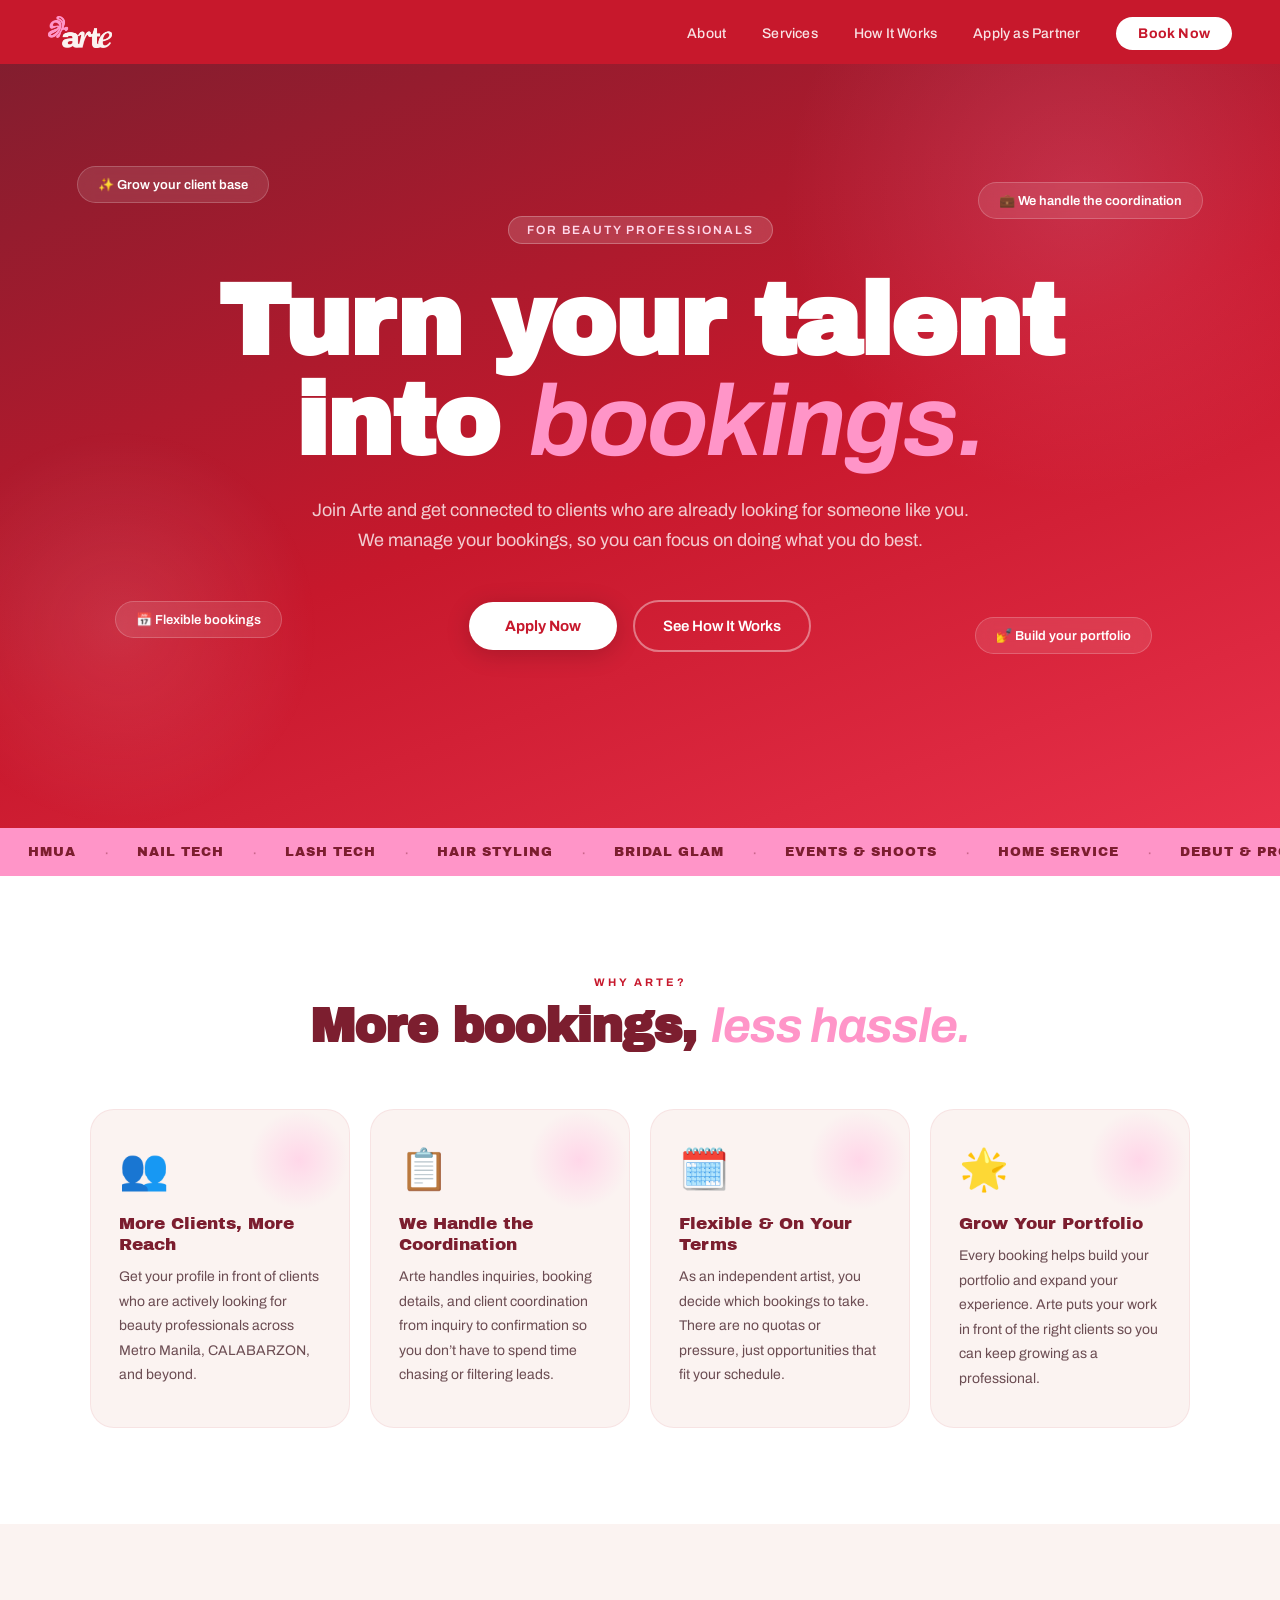
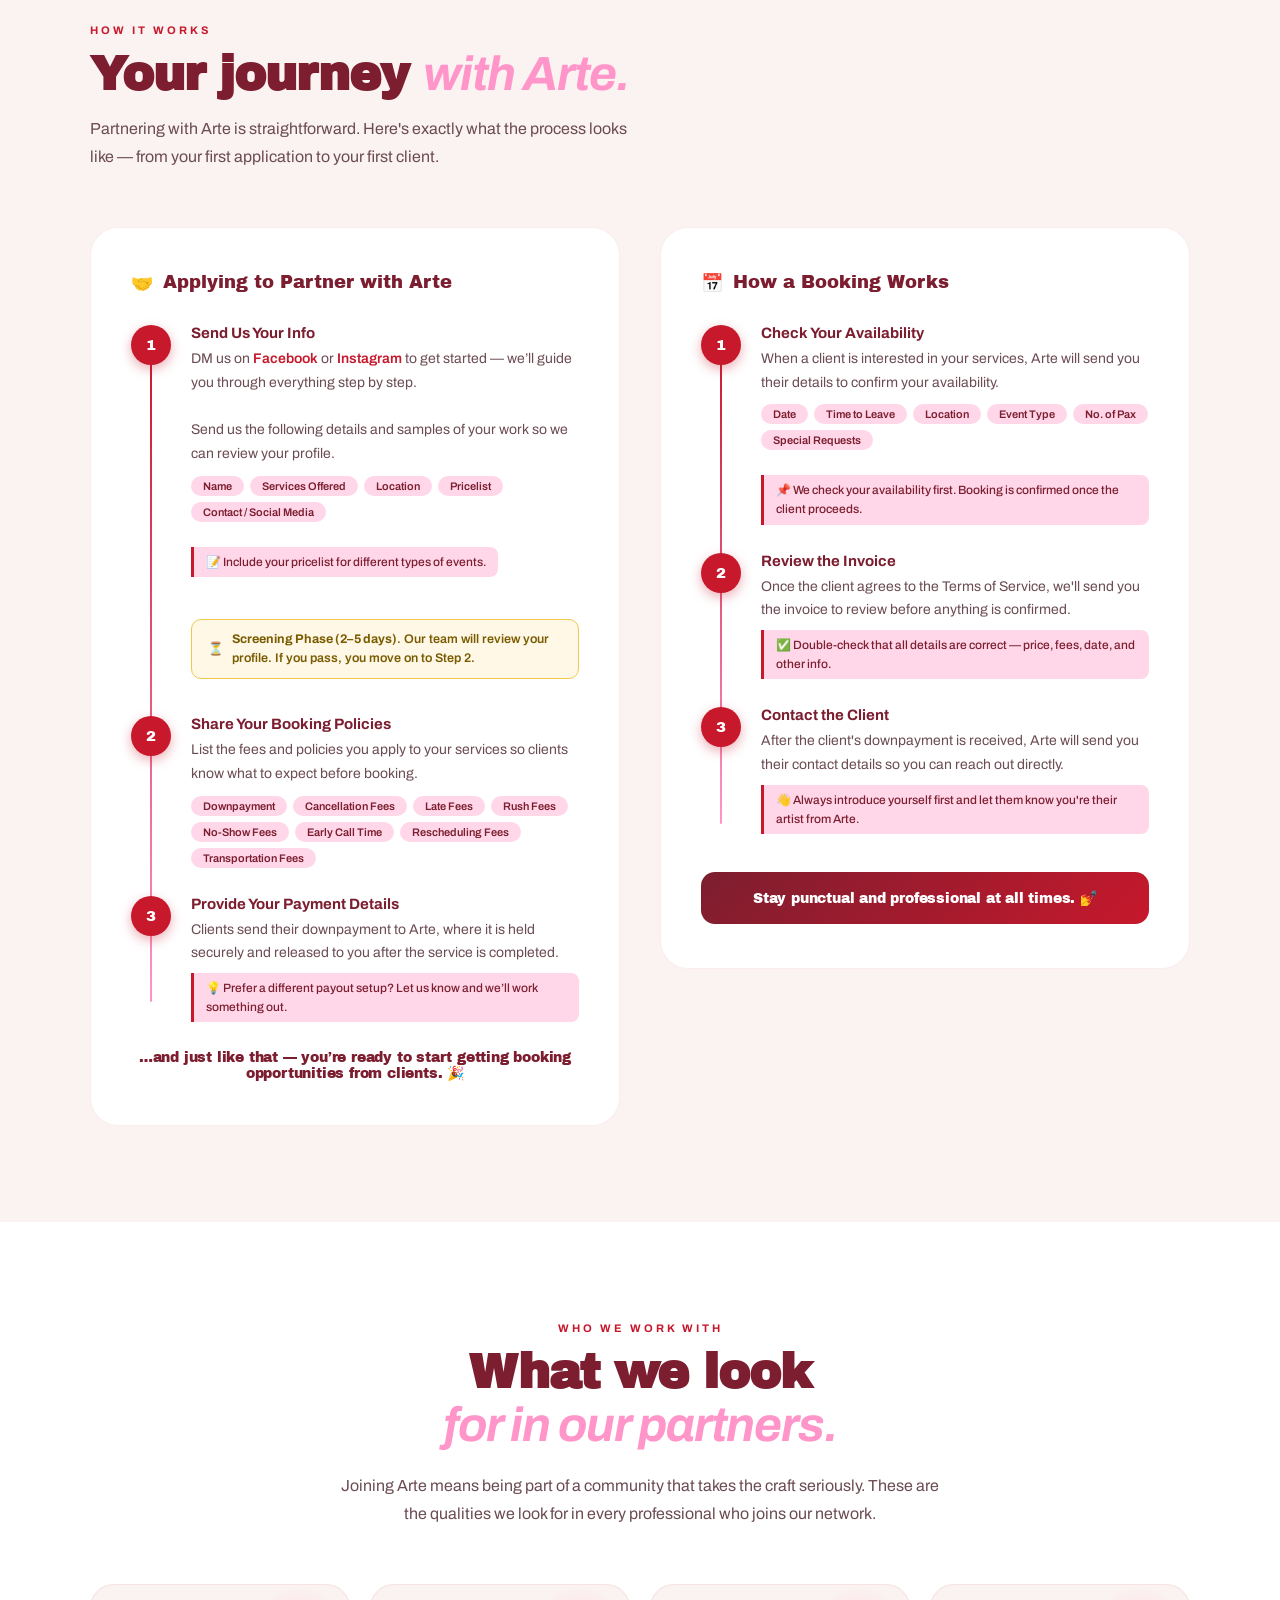
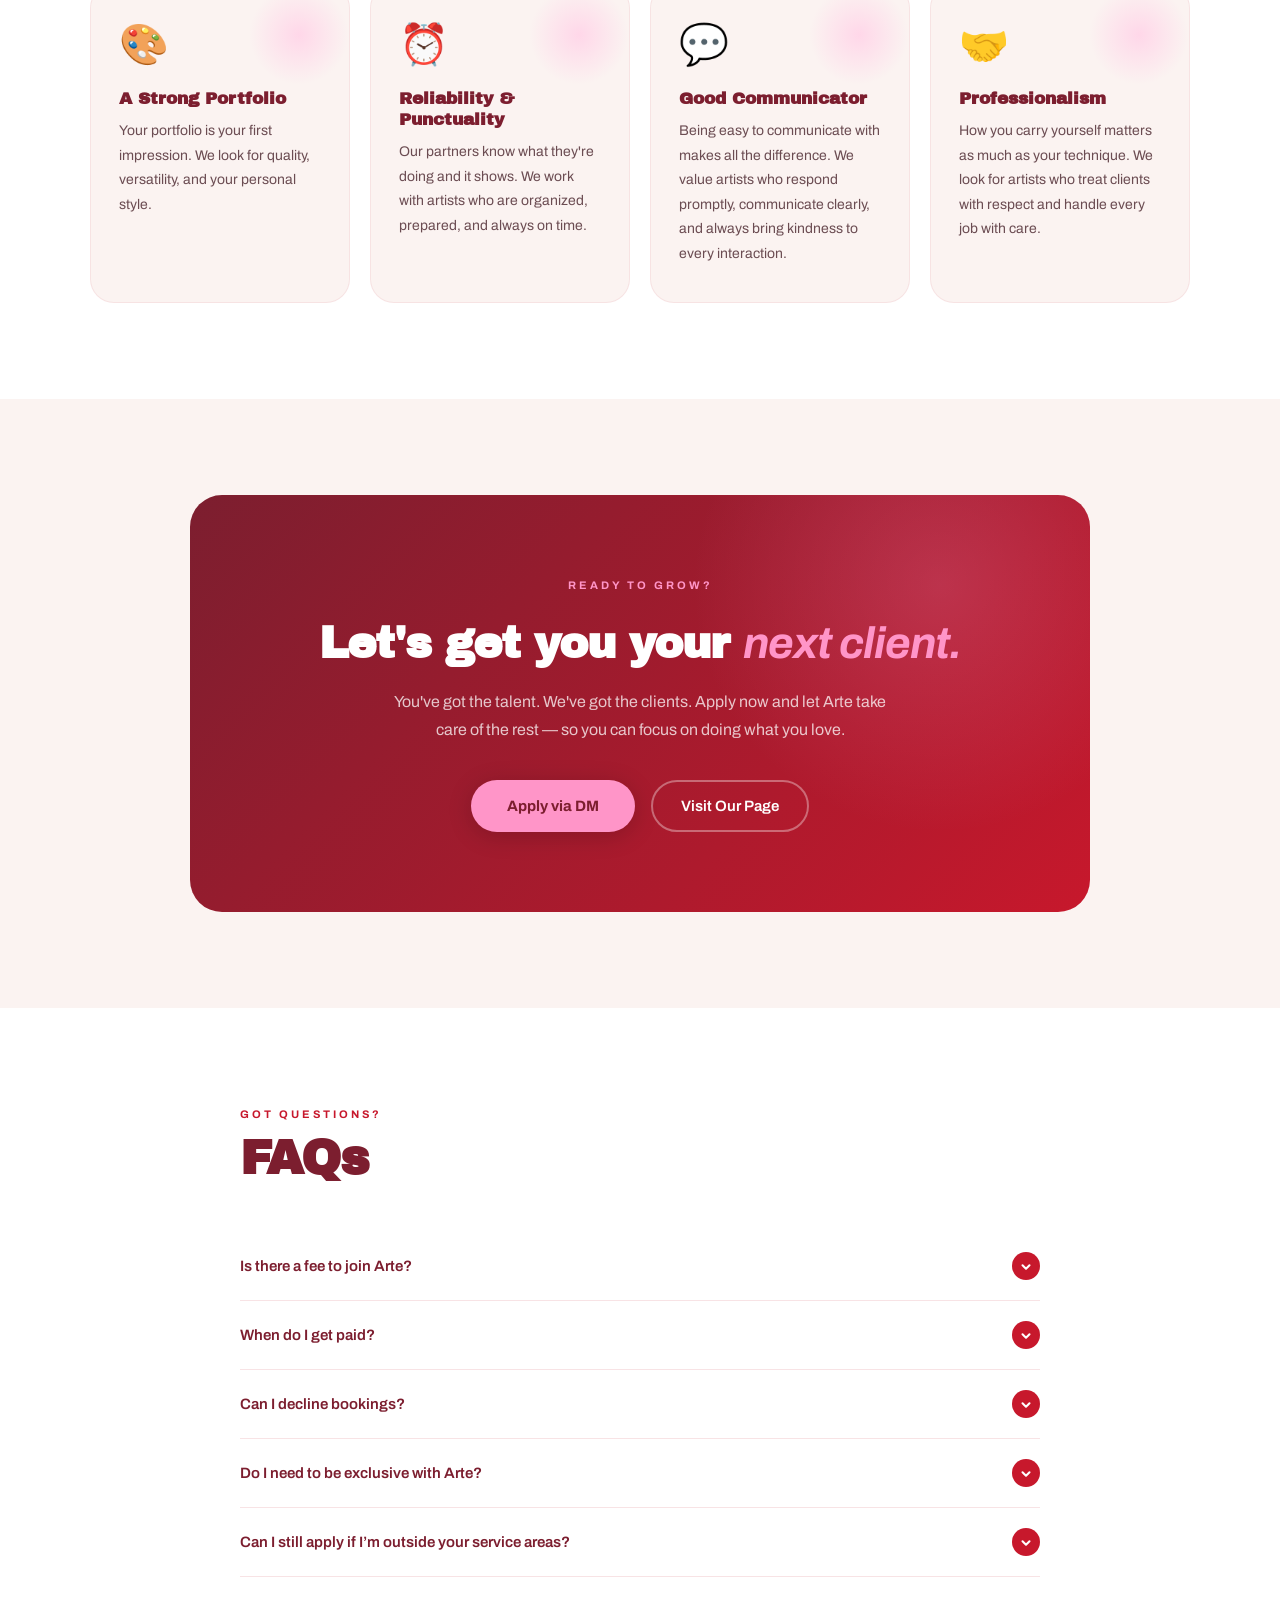
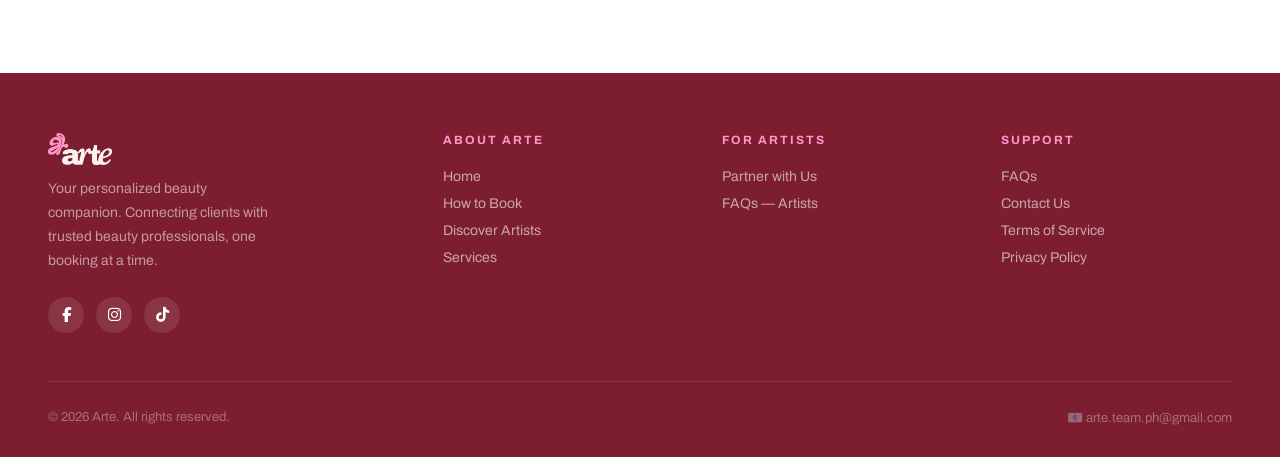
==== commit 130562c2: "Update Open Graph image for artists page" ====
--- a/for-artists.html
+++ b/for-artists.html
@@ -16,7 +16,7 @@
   <meta property="og:type" content="website">
 <meta property="og:title" content="Join Arte as a Beauty Professional">
 <meta property="og:description" content="Get matched with clients and grow your beauty business with Arte.">
-<meta property="og:image" content="https://arte.ph/images/og-artists.jpg">
+<meta property="og:image" content="https://arte.ph/images/og-artists.png">
 <meta property="og:url" content="https://arte.ph/for-artists.html">
 </head>
 
--- a/styles.css
+++ b/styles.css
@@ -2983,4 +2983,6 @@
       .steps-grid { grid-template-columns: 1fr; }
       .fee-cards { grid-template-columns: 1fr; }
       .fee-what-includes { padding: 24px 20px; }
-    }+      .book-cta-section { padding: 64px 24px; }
+      .book-cta-inner { padding: 48px 28px; }
+    }
